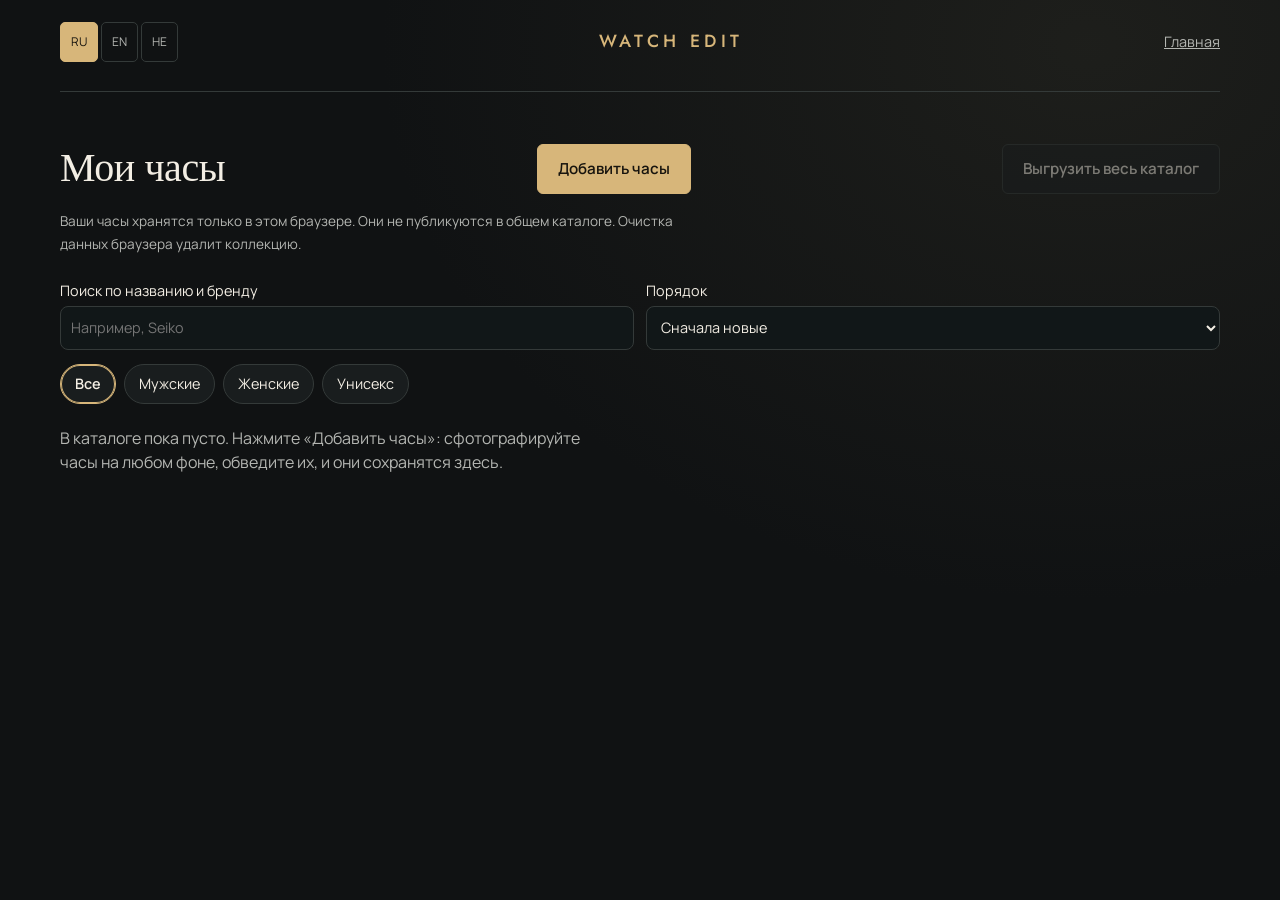
==== cabinet.html @ 91a00b9c "Expand fitting preview with overlay controls and subtle bracelet reflections" ====
<!doctype html>
<html lang="ru">
<head>
<meta charset="utf-8">
<meta name="viewport" content="width=device-width,initial-scale=1">
<title>WATCH EDIT — мои часы</title><link rel="icon" href="data:image/svg+xml,%3Csvg xmlns=%27http://www.w3.org/2000/svg%27 viewBox=%270 0 64 64%27%3E%3Crect x=%2222%22 y=%222%22 width=%2220%22 height=%2260%22 rx=%224%22 fill=%22%2356696F%22/%3E%3Ccircle cx=%2232%22 cy=%2232%22 r=%2218%22 fill=%22%23E0AE5E%22/%3E%3Ccircle cx=%2232%22 cy=%2232%22 r=%2213%22 fill=%22%2310262E%22/%3E%3Cpath d=%22M32 24v8l6 4%22 stroke=%22%23E0AE5E%22 stroke-width=%223%22 fill=%22none%22 stroke-linecap=%22round%22/%3E%3C/svg%3E"><meta name="description" content="Ваши собственные часы: сфотографируйте их и примерьте на руке. Фото хранятся только в вашем браузере.">
<link rel="preconnect" href="https://fonts.googleapis.com">
<link rel="preconnect" href="https://fonts.gstatic.com" crossorigin>
<link rel="stylesheet" href="https://fonts.googleapis.com/css2?family=Jost:wght@400;500;600&family=Manrope:wght@400;500;600;700&family=IBM+Plex+Mono:wght@400;500&display=swap">
<style>
/* Layout: toolbar, responsive card grid, editor and try-on as separate screens. */
:root{
  --bg:#E8ECEE; --surface:#F5F7F8; --ink:#10262E; --muted:#56696F; --line:#C6CFD3;
  --accent:#8F5F14; --accent-ink:#FFFFFF; --focus:#1E6F8C; --track:#D3DADD;
  --f-display:'Jost','Futura','Century Gothic',system-ui,sans-serif;
  --f-body:'Manrope',system-ui,-apple-system,'Segoe UI',Roboto,sans-serif;
  --f-mono:'IBM Plex Mono',ui-monospace,Menlo,Consolas,monospace;
}
@media (prefers-color-scheme: dark){
  :root:not([data-theme="light"]){
    --bg:#0B171C; --surface:#12232A; --ink:#E7EEF0; --muted:#8CA1A9; --line:#25393F;
    --accent:#E0AE5E; --accent-ink:#1A1204; --focus:#6FC3DE; --track:#223840; color-scheme:dark;
  }
}
:root[data-theme="dark"]{
  --bg:#0B171C; --surface:#12232A; --ink:#E7EEF0; --muted:#8CA1A9; --line:#25393F;
  --accent:#E0AE5E; --accent-ink:#1A1204; --focus:#6FC3DE; --track:#223840; color-scheme:dark;
}
*{box-sizing:border-box}
html,body{min-height:100%}
body{background:var(--bg);color:var(--ink);font-family:var(--f-body);font-size:16px;line-height:1.5;padding-inline:16px;padding-block:8px 48px;-webkit-text-size-adjust:100%}
h1,h2,h3{font-family:var(--f-display);font-weight:500;margin:0;text-wrap:balance;letter-spacing:-.01em}
p{margin:0}
button{font:inherit;color:inherit}
.wrap{max-width:960px;margin-inline:auto}
.narrow{max-width:620px}
.mono{font-family:var(--f-mono);font-size:.78rem;letter-spacing:.02em;color:var(--muted);font-variant-numeric:tabular-nums}
.topbar{display:flex;align-items:center;justify-content:space-between;gap:12px;padding-block:10px 18px}
.brand{font-family:var(--f-display);font-weight:500;font-size:.82rem;letter-spacing:.2em;text-transform:uppercase}
.link{background:none;border:0;padding:8px 0;color:var(--muted);cursor:pointer;text-decoration:underline;text-underline-offset:3px;font-size:.9rem}
.link:hover{color:var(--ink)}
:focus-visible{outline:2px solid var(--focus);outline-offset:2px}

.btn{display:inline-flex;align-items:center;justify-content:center;gap:8px;min-height:48px;padding:10px 20px;border:1px solid var(--line);border-radius:8px;background:var(--surface);color:var(--ink);cursor:pointer;font-weight:600;font-size:.95rem}
.btn:hover{border-color:var(--muted)}
.btn-primary{background:var(--accent);border-color:var(--accent);color:var(--accent-ink)}
.btn-primary:hover{filter:brightness(1.06);border-color:var(--accent)}

/* Intro */
.hero h1{font-size:clamp(2.1rem,8vw,3.6rem);line-height:1.04;margin-bottom:16px}
.hero p.lead{font-size:1.06rem;color:var(--muted);max-width:46ch;margin-bottom:24px}
.trio{display:grid;grid-template-columns:repeat(3,1fr);gap:8px;margin-block:8px 28px;max-width:560px}
.trio figure{margin:0;display:flex;flex-direction:column;gap:4px;min-width:0}
.trio svg{width:100%;height:auto;display:block}
.trio figcaption{display:flex;justify-content:space-between;gap:6px;border-top:1px solid var(--line);padding-top:6px}
.cta-row{display:flex;flex-wrap:wrap;align-items:center;gap:12px}
.cta-row .btn{flex:1 1 180px;max-width:260px}
.cta-note{margin-top:14px;max-width:46ch}
.picker-empty{font-size:.9rem;color:var(--muted);padding:10px 2px}

/* Quiz */
.ticks{display:flex;gap:4px;align-items:flex-end;height:22px;margin-bottom:10px}
.ticks i{flex:1;height:10px;background:var(--track);border-radius:1px;transition:height .2s,background .2s}
.ticks i.done{background:var(--accent)}
.ticks i.now{height:22px;background:var(--accent)}
.qhead{display:flex;justify-content:space-between;align-items:baseline;margin-bottom:18px}
.q-title{font-size:clamp(1.55rem,5.5vw,2.1rem);line-height:1.12;margin-bottom:20px}
.opts{display:flex;flex-direction:column;gap:10px}
.opt{display:flex;flex-direction:column;align-items:flex-start;gap:2px;width:100%;text-align:left;padding:14px 16px;min-height:58px;background:var(--surface);border:1px solid var(--line);border-radius:8px;cursor:pointer;transition:border-color .15s,box-shadow .15s}
.opt:hover{border-color:var(--muted)}
.opt .l{font-weight:600}
.opt .s{font-size:.85rem;color:var(--muted)}
.opt.sel{border-color:var(--accent);box-shadow:inset 0 0 0 1px var(--accent)}
.qfoot{margin-top:14px;min-height:40px}
.fade{animation:fade .25s ease both}
@keyframes fade{from{opacity:0;transform:translateY(6px)}to{opacity:1;transform:none}}

/* Results */
.res-head{margin-bottom:18px}
.res-head h2{font-size:clamp(1.8rem,6vw,2.6rem);line-height:1.08;margin-bottom:6px}
.top{display:grid;grid-template-columns:1fr;gap:18px;background:var(--surface);border:1px solid var(--line);border-radius:10px;padding:16px}
.top .pic{max-width:260px;width:100%;margin-inline:auto;min-width:0}
.top .pic svg,.mini .pic svg{width:100%;height:auto;display:block}
.top .info{min-width:0;display:flex;flex-direction:column;gap:12px}
.rank{display:flex;align-items:baseline;gap:10px}
.pct{font-family:var(--f-mono);font-size:2.2rem;font-weight:500;color:var(--accent);line-height:1;font-variant-numeric:tabular-nums}
.name{font-family:var(--f-display);font-size:1.7rem;font-weight:500;line-height:1.1}
.blurb{color:var(--muted)}
.chips{display:flex;flex-wrap:wrap;gap:6px}
.chip{font-size:.8rem;padding:4px 10px;border:1px solid var(--line);border-radius:999px;background:var(--bg)}
.specs{display:grid;grid-template-columns:auto 1fr;gap:4px 14px;margin:0;font-size:.9rem}
.specs dt{color:var(--muted)}
.specs dd{margin:0;font-weight:600;min-width:0}
.sub{font-family:var(--f-display);font-weight:500;font-size:1.2rem;margin-block:28px 12px}
.minis{display:grid;grid-template-columns:1fr;gap:12px}
.mini{display:grid;grid-template-columns:96px 1fr;gap:14px;align-items:center;background:var(--surface);border:1px solid var(--line);border-radius:10px;padding:12px}
.mini .pic{min-width:0}
.mini .body{min-width:0;display:flex;flex-direction:column;gap:6px;align-items:flex-start}
.mini .name{font-size:1.2rem}
.duo{display:grid;grid-template-columns:1fr;gap:4px 28px}
.scale{padding-top:6px}
.track{position:relative;height:10px;border-radius:5px;background:linear-gradient(90deg,var(--track),var(--line));margin-block:10px 8px}
.track .band{position:absolute;top:-4px;bottom:-4px;border-radius:7px;background:color-mix(in srgb,var(--accent) 28%,transparent);border:1px solid var(--accent)}
.track .dot{position:absolute;top:50%;width:18px;height:18px;margin:-9px 0 0 -9px;border-radius:50%;background:var(--ink);border:3px solid var(--bg)}
.ends{display:flex;justify-content:space-between;gap:8px;margin-bottom:8px}
.cal{list-style:none;margin:0;padding:0;display:flex;flex-direction:column;gap:6px}
.cal li{display:flex;justify-content:space-between;align-items:center;gap:10px;padding:9px 12px;border:1px solid var(--line);border-radius:8px;background:var(--surface);border-left-width:4px}
.cal li.ok{border-left-color:#2f8a57}
.cal li.mid{border-left-color:#c18a1e}
.cal li.no{border-left-color:#b5483d}
.fit{font-size:.9rem;min-height:1.4em}
.ctl.wr{grid-template-columns:150px 1fr}
.ctl.wr input[type=text],.ctl.wr input{min-height:40px;padding:6px 10px;border:1px solid var(--line);border-radius:8px;background:var(--surface);color:var(--ink);font:inherit;width:100%;min-width:0}
@media (min-width:720px){.duo{grid-template-columns:1fr 1fr}}
.tech{margin-top:2px;border-top:1px solid var(--line);padding-top:8px}
.tech summary{cursor:pointer;font-weight:600;font-size:.9rem;padding-block:4px}
.tech .specs{margin-block:8px}
.src{font-size:.82rem;color:var(--muted);overflow-wrap:anywhere}
.note{font-size:.8rem;color:var(--muted);margin-top:18px;max-width:70ch}
.cut-title{font-size:1.6rem;margin-block:4px 6px}
.cut-grid{display:grid;grid-template-columns:1fr;gap:16px;margin-block:14px}
.cut-grid canvas{width:100%;height:auto;max-width:520px;display:block;border:1px solid var(--line);border-radius:10px;touch-action:none;background:var(--surface)}
.cut-grid canvas#cp{background-color:#e9ecee;background-image:linear-gradient(45deg,#cfd5d8 25%,transparent 25%,transparent 75%,#cfd5d8 75%),linear-gradient(45deg,#cfd5d8 25%,transparent 25%,transparent 75%,#cfd5d8 75%);background-size:20px 20px;background-position:0 0,10px 10px}
.cut-ctl{display:flex;flex-direction:column;gap:12px;max-width:520px}
.chk-row{display:flex;align-items:center;gap:10px;font-size:.9rem}
.pick img{width:100%;height:56px;object-fit:contain;display:block}
@media (min-width:720px){.cut-grid{grid-template-columns:1fr 1fr}}
.cat-head{display:flex;flex-wrap:wrap;align-items:center;justify-content:space-between;gap:12px;margin-block:4px 6px}
.cat-grid{display:grid;grid-template-columns:repeat(auto-fill,minmax(210px,1fr));gap:14px;margin-top:14px}
.cat-card{display:flex;flex-direction:column;min-width:0;background:var(--surface);border:1px solid var(--line);border-radius:10px;overflow:hidden}
.cat-pic{aspect-ratio:1/1;background:var(--track);line-height:0}
.cat-pic img{width:100%;height:100%;object-fit:cover;display:block}
.cat-info{display:flex;flex-direction:column;gap:10px;padding:12px;min-width:0}
.cat-info .name{font-size:1.15rem;overflow-wrap:anywhere}
.cat-info .btn{flex:1 1 90px;min-height:44px;padding-inline:12px}
.empty{grid-column:1/-1;color:var(--muted);max-width:52ch;padding-block:8px}
.again{margin-top:22px}
.multi-hint{margin:-10px 0 14px}
.next-row{margin-top:16px}
.btn:disabled{opacity:.45;cursor:default}
.specs dd{font-weight:500}

/* Try-on */
.back{margin-bottom:6px}
.try-grid{display:grid;grid-template-columns:1fr;gap:18px}
.stage{position:relative;width:100%;max-width:480px;margin-inline:auto;border-radius:10px;overflow:hidden;border:1px solid var(--line);background:#cfd6d9;line-height:0}
.stage canvas{width:100%;height:auto;aspect-ratio:3/4;display:block;touch-action:none;cursor:grab}
.stage canvas:active{cursor:grabbing}
.badge{position:absolute;left:10px;top:10px;line-height:1.2;background:rgba(16,38,46,.78);color:#fff;font-family:var(--f-mono);font-size:.72rem;padding:5px 9px;border-radius:4px;letter-spacing:.04em}
.panel{min-width:0;display:flex;flex-direction:column;gap:14px}
.panel h2{font-size:1.7rem;line-height:1.1}
.picker{display:flex;gap:8px;overflow-x:auto;padding-bottom:6px;margin-inline:-2px;padding-inline:2px;scroll-snap-type:x proximity}
.pick{flex:0 0 76px;scroll-snap-align:start;background:var(--surface);border:1px solid var(--line);border-radius:8px;padding:6px 4px 6px;cursor:pointer;display:flex;flex-direction:column;align-items:center;gap:2px}
.pick svg{width:100%;height:auto;display:block}
.pick span{font-size:.68rem;line-height:1.15;text-align:center;color:var(--muted);max-width:100%;overflow-wrap:anywhere}
.pick[aria-selected="true"]{border-color:var(--accent);box-shadow:inset 0 0 0 1px var(--accent)}
.pick[aria-selected="true"] span{color:var(--ink);font-weight:600}
.photo-actions,.row{display:flex;flex-wrap:wrap;gap:10px}
.photo-actions .btn{flex:1 1 150px}
.ctl{display:grid;grid-template-columns:84px 1fr 52px;align-items:center;gap:10px;font-size:.9rem}
.ctl output{font-family:var(--f-mono);font-size:.78rem;color:var(--muted);text-align:right}
.ctl input[type=range]{width:100%;accent-color:var(--accent);min-width:0}
.hint{font-size:.85rem;color:var(--muted)}
.toast{position:fixed;left:16px;right:16px;bottom:calc(16px + env(safe-area-inset-bottom,0px));max-width:420px;margin-inline:auto;background:var(--ink);color:var(--bg);padding:10px 14px;border-radius:8px;font-size:.9rem;opacity:0;pointer-events:none;transform:translateY(8px);transition:opacity .2s,transform .2s}
.toast.on{opacity:1;transform:none}

@media (min-width:720px){
  .top{grid-template-columns:240px 1fr;padding:22px;gap:28px}
  .minis{grid-template-columns:1fr 1fr}
  .try-grid{grid-template-columns:minmax(0,440px) minmax(0,1fr);gap:32px;align-items:start}
  .stage{margin-inline:0}
}
@media (prefers-reduced-motion:reduce){
  .fade{animation:none}
  .ticks i,.opt,.toast{transition:none}
}

.fchips{display:flex;flex-wrap:wrap;gap:8px;margin-block:14px 4px}
.fchip{min-height:40px;padding:6px 14px;border:1px solid var(--line);border-radius:999px;background:var(--surface);cursor:pointer;font-size:.9rem}
.fchip[aria-pressed="true"]{border-color:var(--accent);box-shadow:inset 0 0 0 1px var(--accent);font-weight:600}
.form-grid{display:grid;grid-template-columns:1fr;gap:12px;max-width:520px}
.fld{display:flex;flex-direction:column;gap:4px;min-width:0;font-size:.9rem}
.fld input,.fld select{min-height:44px;padding:8px 10px;border:1px solid var(--line);border-radius:8px;background:var(--surface);color:var(--ink);font:inherit;width:100%;min-width:0}
.fld-row{display:grid;grid-template-columns:1fr 1fr;gap:12px}
.cat-meta{font-size:.85rem;color:var(--muted);display:flex;flex-wrap:wrap;gap:4px 10px}
.price{font-family:var(--f-mono);font-size:.9rem}
.cat-link{font-size:.85rem;color:var(--muted)}
.toplink{font-size:.9rem;color:var(--muted)}
.cat-count{font-family:var(--f-mono);font-size:.8rem;color:var(--muted)}
[hidden]{display:none !important}

:root,:root:not([data-theme="light"]),:root[data-theme="dark"]{--bg:#101213;--surface:#191d1e;--ink:#f3eee4;--muted:#b4b6b2;--line:#343a39;--accent:#d7b67a;--accent-ink:#17140e;--focus:#e6c994;--track:#272e2d;color-scheme:dark}
body{margin:0;background:radial-gradient(ellipse at 85% 5%,#34332960,transparent 46%),var(--bg);padding:0 24px 56px;overflow-wrap:break-word}
.wrap{max-width:1160px}.topbar{min-height:92px;border-bottom:1px solid var(--line);margin-bottom:42px;flex-wrap:wrap}.brand{font-size:1.1rem;letter-spacing:.25em;color:var(--accent)}
a{color:var(--accent)}.link,.toplink{color:var(--muted)}.btn{border-radius:6px;min-height:50px;transition:background .2s,transform .2s}.btn:hover{transform:translateY(-1px)}.btn-primary{background:var(--accent);color:var(--accent-ink)}
.site-nav{display:flex;gap:8px;flex-wrap:wrap}.site-nav a{text-decoration:none;padding:10px 14px;border-radius:6px;font-size:.88rem;min-height:44px;display:flex;align-items:center}.site-nav a[aria-current="page"]{background:var(--accent);color:var(--accent-ink)}
.hero.narrow{max-width:none;display:grid;grid-template-columns:1.1fr 1fr;gap:24px 56px;align-items:center;padding:24px 0 48px}.hero-copy{max-width:650px}.eyebrow{font-family:var(--f-mono);font-size:.75rem;letter-spacing:.15em;color:var(--accent);margin-bottom:24px}.hero h1{font-family:Georgia,'Times New Roman',serif;font-size:clamp(2.8rem,5.7vw,5.2rem);font-weight:400;line-height:1.04;letter-spacing:-.04em;margin-bottom:24px}.hero p.lead{font-size:1.02rem;line-height:1.8;max-width:48ch}.hero-art{position:relative;background:radial-gradient(ellipse,#5a59443b,transparent 70%),linear-gradient(145deg,#252a27,#151918);border:1px solid #4b4b3b;border-radius:180px 180px 12px 12px;padding:42px 20px 26px;min-width:0}.hero-art:before{content:'THE WATCH EDIT';display:block;text-align:center;font-size:.65rem;letter-spacing:.28em;color:var(--accent);margin:10px 0 16px}.trio{max-width:none;margin:0;gap:10px;align-items:center}.trio figure:nth-child(2){transform:translateY(-12px)}.trio figcaption{justify-content:center;font-size:.66rem;white-space:nowrap}.hero-art .art-note{text-align:center;font-size:.72rem;color:var(--muted);margin-top:22px;line-height:1.6}.feature-strip{display:grid;grid-template-columns:repeat(3,1fr);border-block:1px solid var(--line);padding:24px 0;gap:30px;margin-bottom:38px}.feature-strip strong{display:block;font-size:.95rem;margin-bottom:6px}.feature-strip p{font-size:.82rem;color:var(--muted);line-height:1.7}.feature-strip span{font-family:var(--f-mono);color:var(--accent);font-size:.68rem;display:block;margin-bottom:12px}.site-foot{border-top:1px solid var(--line);padding-top:20px;margin-top:44px;display:flex;justify-content:space-between;gap:20px;color:var(--muted);font-size:.75rem}.narrow{max-width:680px;margin-inline:auto}.q-title{font-size:2rem}.opt{padding:17px 20px}.top,.mini{border-radius:14px}.cat-grid{grid-template-columns:repeat(auto-fill,minmax(245px,1fr));gap:24px}.cat-card{border-radius:12px}.cat-pic{background:radial-gradient(ellipse,#495044,#202624);padding:22px}.cat-pic img{object-fit:contain;border-radius:4px}.cat-info{padding:20px;gap:14px}.cat-info .name{font-size:1.4rem}.price{color:var(--accent);font-size:1.1rem}.cut-title{font-family:Georgia,serif;font-size:2.5rem;font-weight:400}.fld input,.fld select{background:#111718}.hint{line-height:1.7}.catalog-intro{max-width:620px;margin-bottom:24px}.catalog-tools{display:flex;gap:12px;flex-wrap:wrap;margin:24px 0 10px}.catalog-tools .fld{flex:1 1 220px}.catalog-tools select{max-width:100%}#catalogFrame{width:100%;border:0;display:block;min-height:680px;background:transparent}body[data-embed="true"]{overflow-x:hidden;padding:0 0 24px;background:var(--bg)}body[data-embed="true"] .topbar{display:none}body[data-embed="true"] .wrap{max-width:none}body[data-embed="true"] .site-foot{display:none}
@media(max-width:720px){body{padding-inline:18px}.topbar{min-height:86px;margin-bottom:28px;gap:14px;padding-block:18px}.brand{font-size:.9rem}.site-nav{gap:3px;width:100%;justify-content:space-between}.site-nav a{font-size:.78rem;padding:9px 10px}.hero.narrow{grid-template-columns:1fr;gap:30px;padding-top:0}.hero h1{font-size:3.25rem}.hero-art{max-width:440px;width:100%;margin-inline:auto;padding-top:28px}.hero p.lead{font-size:.94rem}.feature-strip{gap:16px;padding-block:20px}.feature-strip strong{font-size:.8rem}.feature-strip p{font-size:.74rem}.cat-grid{grid-template-columns:repeat(2,minmax(0,1fr));gap:12px}.cat-info{padding:12px;gap:10px}.cat-info .name{font-size:1.08rem}.cat-pic{padding:10px}.cat-info .row{gap:6px}.cat-info .btn{font-size:.85rem;padding-inline:8px}.ctl{grid-template-columns:76px 1fr 42px;gap:7px}.site-foot{flex-direction:column;gap:8px}.hero .cta-row .btn{max-width:none} }
@media(max-width:360px){.cat-grid{grid-template-columns:1fr}.hero h1{font-size:2.7rem}.feature-strip{grid-template-columns:1fr}}
@media(prefers-reduced-motion:reduce){.btn{transition:none}.btn:hover{transform:none}}

.language-picker{display:inline-flex;gap:3px;align-items:center;direction:ltr}.language-picker button{background:transparent;border:1px solid var(--line);border-radius:5px;color:var(--muted);font:inherit;font-size:.75rem;min-height:40px;padding:7px 10px;cursor:pointer}.language-picker button[aria-pressed="true"]{background:var(--accent);color:var(--accent-ink);border-color:var(--accent)}[dir="rtl"] .opt{text-align:right;align-items:flex-start}[dir="rtl"] .cal li{border-left-width:1px;border-right-width:4px}[dir="rtl"] .ctl output{text-align:left}[dir="rtl"] .hero h1{font-family:var(--f-display);letter-spacing:-.015em}[dir="rtl"] .track{direction:ltr}[dir="rtl"] .brand{direction:ltr}[dir="rtl"] .badge{left:auto;right:10px}.cat-pic img{object-fit:contain}.form-note{padding:14px;border:1px solid var(--line);border-radius:8px;margin-bottom:20px;color:var(--muted);font-size:.85rem}body[data-embed="true"] .language-picker{display:none}
.photo-fit{border:1px solid var(--line);border-radius:10px;padding:14px}.photo-fit summary{cursor:pointer;font-weight:600}.photo-fit .ctl{margin-block:12px}.photo-fit .hint{margin-block:10px}

/* Shared fitting workspace: preserve the canvas aspect ratio for accurate gestures. */
.try-grid{grid-template-columns:1fr;gap:24px}.stage{max-width:760px;border-radius:16px}.stage canvas{width:100%;height:auto;max-height:none;aspect-ratio:3/4}
@media(min-width:900px){.try-grid{grid-template-columns:minmax(0,1.65fr) minmax(300px,1fr);align-items:start}.stage{position:sticky;top:12px}}
@media(max-width:719px){.stage{width:100%;max-width:none}.ctl{grid-template-columns:100px 1fr 44px}.panel{gap:18px}}
dialog{width:min(94vw,640px);max-height:85dvh;overflow:auto;background:var(--surface);color:var(--ink);border:1px solid var(--line);border-radius:14px;padding:20px}dialog::backdrop{background:#000a}dialog h2{margin-bottom:12px}dialog .row{margin-top:16px}.view-list{display:grid;grid-template-columns:repeat(3,minmax(0,1fr));gap:10px;margin-block:16px}.view-card{min-width:0;border:1px solid var(--line);border-radius:8px;padding:8px}.view-card img{width:100%;height:100px;object-fit:contain}.view-card .btn{width:100%;min-height:40px;padding:6px;font-size:.8rem}.view-card p{font-size:.8rem}.watch-switch{display:grid;grid-template-columns:auto minmax(0,1fr) auto;gap:8px;align-items:end}.watch-switch .btn{font-size:.8rem;padding-inline:8px;min-height:44px}.watch-switch .fld{font-size:.8rem}.watch-switch select{min-height:44px;max-width:100%}</style>
<script src="watch-fit.js?v=20261014f"></script>
<script src="wrist.js?v=20261014a" defer></script>
<script src="locale.js?v=20261014p" defer></script>
<script src="watch-real.js?v=20261014q" defer></script><link rel="stylesheet" href="fitting-workspace.css?v=20261014q"><script src="fitting-workspace.js?v=20261014q" defer></script><script src="watch-info-ocr.js?v=20261014m" defer></script></head>
<body>

<div class="wrap">
  <header class="topbar"><div class="language-picker" role="group" aria-label="Language"><button type="button" data-lang="ru">RU</button><button type="button" data-lang="en">EN</button><button type="button" data-lang="he">HE</button></div>
    <a class="brand" href="./" style="text-decoration:none">WATCH EDIT</a>
    <a class="toplink" href="./">Главная</a>
  </header>

  <main>
    <section id="v-cat">
      <div class="cat-head">
        <h1 class="cut-title">Мои часы</h1>
        <button class="btn btn-primary" id="btnCatAdd" type="button" hidden>Добавить часы</button><button class="btn" id="btnExportCollection" type="button">Выгрузить весь каталог</button>
      </div>
      <p class="hint catalog-intro">Ваши часы хранятся только в этом браузере. Они не публикуются в общем каталоге. Очистка данных браузера удалит коллекцию.</p><div class="catalog-tools"><div class="fld"><label for="catSearch">Поиск по названию и бренду</label><input id="catSearch" type="search" placeholder="Например, Seiko"></div><div class="fld"><label for="catSort">Порядок</label><select id="catSort"><option value="new">Сначала новые</option><option value="name">По названию</option><option value="brand">По бренду</option></select></div></div><p class="hint" id="catStatus" role="status">Загружаю каталог…</p>
      <div class="fchips" id="fchips" role="group" aria-label="Фильтр по аудитории">
        <button class="fchip" type="button" data-f="all" aria-pressed="true">Все</button>
        <button class="fchip" type="button" data-f="m" aria-pressed="false">Мужские</button>
        <button class="fchip" type="button" data-f="f" aria-pressed="false">Женские</button>
        <button class="fchip" type="button" data-f="u" aria-pressed="false">Унисекс</button>
      </div>
      <p class="cat-count" id="catCount"></p>
      <div class="cat-grid" id="catBody"></div>
      <input id="fileCut" type="file" accept="image/*" hidden>
    </section>

    <section id="v-edit" hidden>
      <button class="link back" id="btnCutBack" type="button">← К каталогу</button>
      <h2 class="cut-title">Новые часы</h2>
      <p class="hint">Белый фон удаляется автоматически. Проверьте результат перед сохранением. На сложном фоне можно уточнить рамку и допуск.</p>
      <div class="cut-grid">
        <div><p class="mono">1. ОБВЕДИТЕ ЧАСЫ</p><canvas id="cc" width="300" height="300" aria-label="Фото часов с рамкой"></canvas></div>
        <div><p class="mono">2. РЕЗУЛЬТАТ</p><canvas id="cp" class="chk" width="800" height="800" aria-label="Вырезанные часы"></canvas></div>
      </div>
      <div class="cut-ctl">
        <div class="ctl"><label for="rngTol">Допуск фона</label><input id="rngTol" type="range" min="10" max="140" value="45"><output id="outTol">45</output></div>
        <label class="chk-row"><input id="chkRound" type="checkbox"> Оставить только круг (если фон пёстрый)</label>
        <p class="fit" id="cutNote"></p>
        <div id="existingViews" class="view-list"></div><div class="form-grid"><button class="btn" id="readWatchInfo" type="button">Заполнить из скриншота</button><input id="fileWatchInfo" type="file" accept="image/*" hidden><p class="hint" id="watchInfoStatus" role="status" aria-live="polite">Добавьте скриншот магазина с брендом, моделью и ценой.</p><label class="fld" id="extraRole" hidden>Ракурс<select id="selViewRole"><option value="angle">Под углом</option><option value="side">Сбоку</option><option value="front">Спереди</option></select></label>
          <div class="fld"><label for="inName">Название</label><input id="inName" type="text" maxlength="60" placeholder="Например, Seiko 5 Sports"></div>
          <div class="fld-row">
            <div class="fld"><label for="inBrand">Бренд</label><input id="inBrand" type="text" maxlength="40"></div>
            <div class="fld"><label for="inPrice">Цена</label><input id="inPrice" type="text" maxlength="30" placeholder="например, 295 $"></div>
          </div>
          <div class="fld-row">
            <div class="fld"><label for="selGender">Для кого</label><select id="selGender"><option value="u">Унисекс</option><option value="m">Мужские</option><option value="f">Женские</option></select></div>
            <div class="fld"><label for="selStyle">Стиль</label><select id="selStyle"><option value="dress">Классика</option><option value="casual">Повседневные</option><option value="sport">Спорт</option><option value="minimal">Минимализм</option><option value="vintage">Ретро</option><option value="smart">Умные часы</option></select></div>
          </div>
          <div class="fld"><label for="inLink">Ссылка на страницу товара</label><input id="inLink" type="url" inputmode="url" maxlength="300" placeholder="https://"></div>
        </div>
        <div class="row">
          <button class="btn" id="btnCutAll" type="button">Весь кадр</button>
          <button class="btn btn-primary" id="btnCutSave" type="button" disabled>Сохранить в каталог</button>
        </div>
      </div>
    </section>

<section id="v-try" hidden>
      <button class="link back" id="btnToCat" type="button">← К каталогу</button>
      <div class="try-grid">
        <div class="stage">
          <canvas id="cv" width="1800" height="2400" aria-label="Примерка часов на руке"></canvas>
          <video id="vid" playsinline muted style="display:none"></video>
          <span class="badge" id="demoBadge">ДЕМО-РУКА</span>
        </div>
        <div class="panel">
          <div>
            <h2 id="tryName"></h2>
            <p class="mono" id="tryMeta"></p>
          </div>
          <div class="picker" id="viewPicker" role="group" aria-label="Ракурсы часов"></div><div class="watch-switch"><button class="btn" id="previousWatch" type="button">Предыдущие</button><label class="fld">Выбрать часы<select id="chooseWatch" aria-label="Выбрать часы"></select></label><button class="btn" id="nextWatch" type="button">Следующие</button></div><p class="mono" id="watchPosition" aria-live="polite"></p><div class="picker" id="picker" role="listbox" aria-label="Часы из каталога"></div>
          <div class="photo-actions">
            <button class="btn btn-primary" id="btnLive" type="button">Живая камера</button>
            <button class="btn btn-primary" id="btnShot" type="button" hidden>Снять кадр</button>
            <button class="btn" id="btnFlip" type="button" hidden>Сменить камеру</button>
            <button class="btn" id="btnCam" type="button">Сфотографировать</button>
            <button class="btn" id="btnGal" type="button">Выбрать фото</button>
          </div>
          <input id="fileCam" type="file" accept="image/*" capture="environment" hidden>
          <input id="fileGal" type="file" accept="image/*" hidden>
          <div class="row"><button class="btn btn-primary" id="modeWatch" type="button" aria-pressed="true">Часы</button><button class="btn" id="modeScene" type="button" aria-pressed="false">Рука + часы</button><button class="btn" id="toggleWatch" type="button" aria-pressed="false">Скрыть часы</button></div>
<div class="ctl"><label for="sceneScale">Масштаб фото</label><input id="sceneScale" type="range" min="25" max="400" value="100"><output id="sceneScaleOut">1.0×</output></div>
<div class="ctl"><label for="sceneRot">Поворот фото</label><input id="sceneRot" type="range" min="-180" max="180" value="0"><output id="sceneRotOut">0°</output></div>
<button class="btn" id="resetScene" type="button">Сбросить фото</button>
<p class="hint">Выберите режим: один палец перемещает, два — приближают и поворачивают. В режиме «Рука + часы» часы остаются на запястье.</p>
<div class="row"><button class="btn btn-primary" id="autoFit" type="button">Автоматическая посадка</button><button class="btn" id="markWrist" type="button">Указать запястье</button></div><p class="hint" id="autoFitStatus" role="status" aria-live="polite">Загрузите фото руки без часов. Посадка подберётся автоматически.</p><div class="ctl"><label for="fitBandwidth">Ширина браслета</label><input id="fitBandwidth" type="range" min="55" max="145" value="100"><output id="fitBandwidthOut">100%</output></div><div class="ctl"><label for="fitBandlength">Длина браслета</label><input id="fitBandlength" type="range" min="50" max="150" value="100"><output id="fitBandlengthOut">100%</output></div><details class="photo-fit"><summary>Точная настройка</summary>
<p class="hint">Загрузите фото своей руки без часов. Сначала подгоните часы в режиме «Часы», затем выберите «Рука + часы» для совместного поворота и приближения.</p>
<div class="ctl"><label for="fitWidth">Ширина часов</label><input id="fitWidth" type="range" min="55" max="130" value="100"><output id="fitWidthOut">100%</output></div>
<div class="ctl"><label for="fitSlant">Наклон часов</label><input id="fitSlant" type="range" min="-35" max="35" value="0"><output id="fitSlantOut">0°</output></div>
<div class="ctl"><label for="fitCurve">Изгиб браслета</label><input id="fitCurve" type="range" min="0" max="80" value="40"><output id="fitCurveOut">40%</output></div>
<div class="ctl"><label for="fitShadow">Тень на руке</label><input id="fitShadow" type="range" min="0" max="70" value="25"><output id="fitShadowOut">25%</output></div>
<button class="btn" id="fitReset" type="button">Сбросить посадку</button>
<p class="hint">Поворот общей фотографии сохраняет положение часов на руке. Это фотографическая примерка; вид сбоку не создаётся автоматически.</p></details>
<div class="ctl"><label for="rngScale">Размер</label><input id="rngScale" type="range" min="40" max="320" value="150"><output id="outScale">1.5×</output></div>
          <div class="ctl"><label for="rngRot">Поворот</label><input id="rngRot" type="range" min="-180" max="180" value="0"><output id="outRot">0°</output></div>
          <div class="row">
            <button class="btn" id="btnReset" type="button">Сбросить положение</button>
            <button class="btn" id="btnSave" type="button">Сохранить снимок</button>
          </div>
          <p class="hint">Перетащите часы на запястье. Двумя пальцами можно менять размер и поворот.</p>
        </div>
      </div>
    </section>
  </main>
  <div class="toast" id="toast" role="status" aria-live="polite"></div>
</div>
<dialog id="viewManager"><h2>Ракурсы часов</h2><p id="viewCount"></p><div id="viewList" class="view-list"></div><div class="row"><button class="btn btn-primary" id="addManagedView" type="button">Добавить ракурс</button><button class="btn" id="closeViewManager" type="button">Закрыть</button></div></dialog>
<dialog id="infoManager"><h2>Данные часов</h2><p class="hint" id="cardInfoStatus" role="status"></p><div class="form-grid"><label class="fld">Название / модель<input id="cardInfoName" maxlength="60"></label><label class="fld">Бренд<input id="cardInfoBrand" maxlength="40"></label><label class="fld">Цена<input id="cardInfoPrice" maxlength="30"></label></div><input id="fileCardInfo" type="file" accept="image/*" hidden><div class="row"><button class="btn" id="chooseCardInfo" type="button">Считать скриншот</button><button class="btn btn-primary" id="saveCardInfo" type="button">Сохранить данные</button><button class="btn" id="closeInfoManager" type="button">Закрыть</button></div></dialog><script>
(function(){
'use strict';
var $=function(s){return document.querySelector(s);};
function esc(s){ return String(s).replace(/[&<>"]/g,function(c){return {'&':'&amp;','<':'&lt;','>':'&gt;','"':'&quot;'}[c];}); }
var S={view:'cat',filter:'all',photo:null,pick:null,tx:{x:450,y:690,s:1.5,r:0}};
var V={cat:$('#v-cat'),edit:$('#v-edit'),tryon:$('#v-try')};
var GEN_N={m:'Мужские',f:'Женские',u:'Унисекс'};
var STYLE_N={dress:'классика',casual:'повседневные',sport:'спорт',minimal:'минимализм',vintage:'ретро',smart:'умные часы'};
function show(name){
  S.view=name; if(name!=='tryon'){stopLive();if(fitting)fitting.hide();}
  Object.keys(V).forEach(function(k){ V[k].hidden=(k!==name); });
  window.scrollTo(0,0);
}
function toast(msg){
  var t=$('#toast'); t.textContent=msg; t.classList.add('on');
  clearTimeout(toast._t); toast._t=setTimeout(function(){ t.classList.remove('on'); },2800);
}

/* ---------- Хранилище каталога ---------- */
var Store={mode:'none',canWrite:false,items:[],ready:false,be:null,error:false};
function blobOf(canvas,type,q){
  return new Promise(function(res,rej){
    try{ canvas.toBlob(function(b){ if(b) res(b); else rej({code:'blob'}); },type,q); }catch(e){ rej(e); }
  });
}
function scaled(srcImg,w,h,max,transparent){
  var k=Math.min(1,max/Math.max(w,h)), c=document.createElement('canvas');
  c.width=Math.max(1,Math.round(w*k)); c.height=Math.max(1,Math.round(h*k));
  var x=c.getContext('2d'); x.imageSmoothingQuality='high'; if(!transparent){x.fillStyle='#ffffff'; x.fillRect(0,0,c.width,c.height);} x.drawImage(srcImg,0,0,c.width,c.height);
  return c;
}
var FIELDS=['name','brand','price','gender','style','link'];
function pickFields(v){ var o={}; FIELDS.forEach(function(k){ o[k]=(v&&typeof v[k]==='string')?v[k]:''; }); if(!GEN_N[o.gender]) o.gender='u'; return o; }

function localBackend(){
 var subs=[],urls=[],dbPromise=new Promise(function(resolve,reject){
  if(!window.indexedDB){reject(new Error('Локальное хранилище недоступно.'));return;}
  var req=indexedDB.open('watch-personal-v1',1);req.onupgradeneeded=function(){req.result.createObjectStore('watches',{keyPath:'id'});};req.onsuccess=function(){resolve(req.result);};req.onerror=function(){reject(req.error);};req.onblocked=function(){reject(new Error('Закройте другие вкладки сайта и повторите.'));};
 });
 function url(blob){var u=URL.createObjectURL(blob);urls.push(u);return u;}
 function dataImage(blob){return new Promise(function(resolve,reject){var reader=new FileReader();reader.onload=function(){resolve(String(reader.result));};reader.onerror=function(){reject(reader.error);};reader.readAsDataURL(blob);});}
 function decodeImage(src){return new Promise(function(resolve,reject){var im=new Image();im.onload=function(){if(im.naturalWidth>0)resolve(im);else reject(new Error('image'));};im.onerror=function(){reject(new Error('image'));};im.src=src;});}
 function preview(v){var candidate=v.thumb||v.blob;return dataImage(candidate).then(function(src){return decodeImage(src).then(function(){return src;});}).catch(function(){return dataImage(v.blob).then(decodeImage).then(function(im){return scaled(im,im.naturalWidth,im.naturalHeight,256,true).toDataURL('image/png');});});}
 function load(){return dbPromise.then(function(db){return new Promise(function(resolve,reject){
 var req=db.transaction('watches','readonly').objectStore('watches').getAll();
 req.onsuccess=function(){var old=urls;urls=[];
 Promise.all(req.result.sort(function(a,b){return b.at-a.at;}).map(function(row){
  return Promise.all([{role:'front',blob:row.cutBlob,thumb:row.thumbBlob}].concat(row.views||[]).map(function(v){
   var u=url(v.blob);return preview(v).then(function(thumb){return {role:v.role,cutUrl:u,thumbUrl:thumb};}).catch(function(){return {role:v.role,cutUrl:u,thumbUrl:'data:image/svg+xml,%3Csvg xmlns="http://www.w3.org/2000/svg" width="128" height="128"%3E%3Crect width="128" height="128" fill="%23202624"/%3E%3C/svg%3E',error:true};});
  })).then(function(views){return Object.assign(pickFields(row),{id:row.id,at:row.at,views:views,cutUrl:views[0].cutUrl,photoUrl:views[0].cutUrl,thumbUrl:views[0].thumbUrl,bytes:row.cutBlob.size+(row.thumbBlob?row.thumbBlob.size:0)+(row.views||[]).reduce(function(n,v){return n+v.blob.size+(v.thumb?v.thumb.size:0);},0)});});
 })).then(function(items){setTimeout(function(){old.forEach(function(u){URL.revokeObjectURL(u);});},20000);resolve(items);},reject);
 };req.onerror=function(){reject(req.error);};
 });});}
 function exportCollection(){return dbPromise.then(function(db){return new Promise(function(resolve,reject){var r=db.transaction('watches','readonly').objectStore('watches').getAll();r.onsuccess=function(){resolve(r.result);};r.onerror=function(){reject(r.error);};});}).then(async function(rows){var watches=[];for(var row of rows){var views=[];for(var v of (row.views||[])){views.push({role:v.role,image:await dataImage(v.blob),thumbnail:v.thumb?await dataImage(v.thumb):null});}watches.push(Object.assign(pickFields(row),{id:row.id,at:row.at,main:{role:row.frontRole||'front',image:await dataImage(row.cutBlob),thumbnail:row.thumbBlob?await dataImage(row.thumbBlob):null},views:views}));}return {type:'watch-collection',version:1,exportedAt:new Date().toISOString(),watches:watches};});}
 function emit(){return load().then(function(items){subs.forEach(function(cb){cb(items);});});}
 function mutate(fn){return dbPromise.then(function(db){return new Promise(function(resolve,reject){var tx=db.transaction('watches','readwrite');fn(tx.objectStore('watches'),tx);tx.oncomplete=resolve;tx.onerror=function(){reject(tx.error);};tx.onabort=function(){reject(tx.error||new Error('Не удалось сохранить.'));};});}).then(emit);}
 return {exportCollection:exportCollection,watch:function(cb,err){if(subs.indexOf(cb)<0)subs.push(cb);emit().catch(err);},add:function(meta,cut,thumb){return mutate(function(s){s.put(Object.assign(pickFields(meta),{id:'personal-'+Date.now().toString(36)+'-'+Math.random().toString(36).slice(2,7),at:Date.now(),cutBlob:cut,thumbBlob:thumb,views:[]}));});},addView:function(id,role,blob,thumb,index){return mutate(function(s,tx){var r=s.get(id);r.onsuccess=function(){var row=r.result;if(!row){tx.abort();return;}if(index===0){row.cutBlob=blob;row.thumbBlob=thumb;}else{row.views=row.views||[];if(index!=null)row.views[index-1]={role:role,blob:blob,thumb:thumb};else{if(row.views.length>=2){tx.abort();return;}row.views.push({role:role,blob:blob,thumb:thumb});}}s.put(row);};});},removeView:function(id,index){return mutate(function(s,tx){var r=s.get(id);r.onsuccess=function(){var row=r.result;if(!row||index<1){tx.abort();return;}row.views=(row.views||[]).filter(function(_,i){return i!==index-1;});s.put(row);};});},updateInfo:function(id,meta){return mutate(function(s,tx){var r=s.get(id);r.onsuccess=function(){if(!r.result){tx.abort();return;}s.put(Object.assign(r.result,pickFields(meta)));};});},remove:function(item){return mutate(function(s){s.delete(item.id);});}};
}
function rawUrl(path){return path;}
var SW={},VIEW_INDEX=0,EXTRA_TARGET=null,EXTRA_INDEX=null,INFO_TARGET=null;
var VIEW_NAMES={front:'Спереди',angle:'Под углом',side:'Сбоку'};
function toW(it){
  var v=(it.views||[])[VIEW_INDEX],source=v?v.cutUrl:it.cutUrl;var w=SW[it.id];
  if(!w||w.url!==source){
    var im=new Image(); im.crossOrigin='anonymous'; im.onload=function(){
      // Repair opaque white backgrounds left by the previous catalog exporter.
      try{var c=document.createElement('canvas');c.width=im.naturalWidth;c.height=im.naturalHeight;var x=c.getContext('2d');x.drawImage(im,0,0);var px=x.getImageData(0,0,c.width,c.height),d=px.data;var corners=[0,(c.width-1)*4,(c.height-1)*c.width*4,(c.width*c.height-1)*4];if(corners.every(function(i){return d[i]>235&&d[i+1]>235&&d[i+2]>235&&d[i+3]===255;})){cutPixels(d,c.width,c.height,35,false);x.putImageData(px,0,0);SW[it.id].cut=c;it.displayUrl=c.toDataURL('image/png');document.querySelectorAll('[data-image-id]').forEach(function(el){if(el.dataset.imageId===it.id)el.src=it.displayUrl;});}}catch(e){}
      if(S.pick===it.id&&SW[it.id]&&SW[it.id].url===source&&fitting)fitting.changed();draw();
    }; im.onerror=function(){ if(it.cutPath&&im.src.indexOf('raw.githubusercontent')<0) im.src=rawUrl(it.cutPath); }; im.src=source;
    w=SW[it.id]={id:it.id,cut:im,url:source};
  }
  w.item=it; return w;
}
function onItems(items){
  Store.ready=true; Store.error=false; Store.items=items;SW={};
  renderCatalog();
  if(S.view==='tryon'){renderPicker();syncWatchNavigation();var selected=Store.items.find(function(it){return it.id===S.pick;});if(selected)toW(selected);renderViews();}
}
function initStore(){
  Store.mode='local'; Store.canWrite=true; Store.be=localBackend(); Store.ready=false;
  renderCatalog();
  Store.be.watch(onItems,function(){ Store.ready=true; Store.error=true; renderCatalog(); });
}
function saveErr(e){
  var s=e&&e.status;
  if(e&&e.name==='QuotaExceededError')return 'Недостаточно места на устройстве. Удалите лишние часы и повторите.';
  if(s===422) return 'Файл с таким именем уже есть. Попробуйте ещё раз.';
  return 'Не удалось сохранить. Проверьте интернет и попробуйте ещё раз.';
}
function reloadList(){Store.error=false;Store.ready=false;renderCatalog();Store.be.watch(onItems,function(){Store.ready=true;Store.error=true;renderCatalog();});}
/* ---------- Каталог ---------- */
function safeLink(u){ return /^https?:\/\//i.test(u)?u:''; }
function renderCatalog(){
  var el=$('#catBody'), st=$('#catStatus');
  $('#btnCatAdd').hidden=!Store.canWrite;$('#btnExportCollection').disabled=!Store.ready||!Store.items.length;
  if(!Store.ready){ st.textContent='Загружаю каталог…'; el.innerHTML=''; return; }
  if(Store.error){ st.textContent='Не удалось загрузить каталог. Проверьте соединение.'; el.innerHTML='<button class="btn" id="retryCatalog" type="button">Повторить загрузку</button>'; return; }
  else st.textContent='';
  var list=Store.items.filter(function(it){ return (S.filter==='all'||it.gender===S.filter)&&(!S.search||(it.name+' '+it.brand).toLocaleLowerCase().indexOf(S.search)>=0); });
  if(S.sort==='name'||S.sort==='brand') list.sort(function(a,b){return (a[S.sort]||a.name).localeCompare(b[S.sort]||b.name,'ru');});
  $('#catCount').textContent=Store.items.length?('Часов: '+list.length+(list.length!==Store.items.length?' из '+Store.items.length:'')):'';
  Array.prototype.forEach.call(document.querySelectorAll('.fchip'),function(b){ b.setAttribute('aria-pressed',b.dataset.f===S.filter); });
  if(!list.length){
    el.innerHTML='<p class="empty">'+(Store.items.length?'В этой группе пока нет часов.':(Store.canWrite?'В каталоге пока пусто. Нажмите «Добавить часы»: сфотографируйте часы на любом фоне, обведите их, и они сохранятся здесь.':'В каталоге пока нет часов.'))+'</p>';
    return;
  }
  el.innerHTML=list.map(function(it,index){
    var lk=safeLink(it.link);
    return '<article class="cat-card"><div class="cat-pic"><img alt="'+esc(it.name)+'" src="'+esc(it.thumbUrl||it.displayUrl||it.cutUrl)+'" data-image-id="'+esc(it.id)+'" data-p="'+esc(it.cutPath||'')+'" data-fallback="'+esc(it.cutUrl)+'" loading="'+(index<8?'eager':'lazy')+'" decoding="async"></div><div class="cat-info">'+
      '<h3 class="name">'+esc(it.name)+'</h3>'+
      '<div class="cat-meta">'+(it.brand?'<span>'+esc(it.brand)+'</span>':'')+'<span>'+esc(GEN_N[it.gender])+'</span>'+(it.style&&STYLE_N[it.style]?'<span>'+esc(STYLE_N[it.style])+'</span>':'')+'</div>'+
      (it.price?'<p class="price">'+esc(it.price)+'</p>':'')+
      (lk?'<a class="cat-link" href="'+esc(lk)+'" target="_blank" rel="noopener">Страница товара</a>':'')+
      '<p class="mono">'+(it.views||[]).length+' / 3 · '+(it.bytes/1048576).toFixed(2)+' MB</p><div class="row"><button class="btn" type="button" data-k="view" data-id="'+esc(it.id)+'">Ракурсы</button><button class="btn" type="button" data-k="info" data-id="'+esc(it.id)+'">Считать скриншот</button><button class="btn btn-primary" type="button" data-k="try" data-id="'+esc(it.id)+'">Примерить</button><button class="btn" type="button" data-k="del" data-id="'+esc(it.id)+'">Удалить</button></div></div></article>';
  }).join('');
}
function imageFallback(e){var t=e.target;if(!t||t.tagName!=='IMG')return;var fallback=t.dataset.fallback;if(fallback&&t.dataset.triedFallback!=='1'&&t.src!==fallback){t.dataset.triedFallback='1';t.src=fallback;}else if(t.dataset.p&&t.src.indexOf('raw.githubusercontent')<0)t.src=rawUrl(t.dataset.p);}
$('#catBody').addEventListener('error',imageFallback,true);
$('#fchips').addEventListener('click',function(e){ var b=e.target.closest('.fchip'); if(!b) return; S.filter=b.dataset.f; renderCatalog(); });
$('#catBody').addEventListener('click',function(e){
  var b=e.target.closest('button'); if(!b) return; if(b.id==='retryCatalog'){reloadList();return;}
  var it=Store.items.filter(function(x){ return x.id===b.dataset.id; })[0]; if(!it) return;
  if(b.dataset.k==='view'){openViewManager(it.id);return;}if(b.dataset.k==='info'){openInfoManager(it.id);return;}
  if(b.dataset.k==='try'){ openTry(it.id); return; }
  if(b.dataset.k==='del'){
    if(b.dataset.armed!=='1'){
      b.dataset.armed='1'; b.textContent='Точно удалить?';
      setTimeout(function(){ b.dataset.armed='0'; b.textContent='Удалить'; },3000);
      return;
    }
    b.disabled=true;
    Store.be.remove(it).then(function(){ toast('Часы удалены.'); if(S.pick===it.id) S.pick=null; }).catch(function(){ b.disabled=false; toast('Не удалось удалить. Попробуйте ещё раз.'); });
  }
});

/* ---------- Вырезание часов из фото ---------- */
function cutPixels(d,w,h,tol,round){
  var n=w*h,x,y,i,p;
  var rs=[],gs=[],bs=[];
  function samp(q){ rs.push(d[q*4]); gs.push(d[q*4+1]); bs.push(d[q*4+2]); }
  for(x=0;x<w;x++){ samp(x); samp((h-1)*w+x); }
  for(y=0;y<h;y++){ samp(y*w); samp(y*w+w-1); }
  function med(a){ a.sort(function(u,v){return u-v;}); return a[a.length>>1]; }
  var bg=[med(rs),med(gs),med(bs)];
  var vis=new Uint8Array(n), st=new Int32Array(n), sp=0;
  function near(q){ var dr=d[q*4]-bg[0],dg=d[q*4+1]-bg[1],db=d[q*4+2]-bg[2]; return Math.sqrt(dr*dr+dg*dg+db*db)<=tol; }
  function push(q){ if(!vis[q]&&near(q)){ vis[q]=1; st[sp++]=q; } }
  for(x=0;x<w;x++){ push(x); push((h-1)*w+x); }
  for(y=0;y<h;y++){ push(y*w); push(y*w+w-1); }
  while(sp){
    p=st[--sp]; var px=p%w, py=(p-px)/w;
    if(px>0) push(p-1); if(px<w-1) push(p+1); if(py>0) push(p-w); if(py<h-1) push(p+w);
  }
  var a=new Uint8Array(n);
  for(i=0;i<n;i++) a[i]=vis[i]?0:255;
  if(round){
    var cx=(w-1)/2, cy=(h-1)/2, rx=w/2, ry=h/2;
    for(y=0;y<h;y++) for(x=0;x<w;x++){ var ex=(x-cx)/rx, ey=(y-cy)/ry; if(ex*ex+ey*ey>1) a[y*w+x]=0; }
  }
  /* оставляем только самую большую связную область */
  var lab=new Int32Array(n), best=0, bestSize=0, id=0;
  for(i=0;i<n;i++){
    if(!a[i]||lab[i]) continue;
    id++; var size=0; sp=0; st[sp++]=i; lab[i]=id;
    while(sp){
      p=st[--sp]; size++; var qx=p%w, m;
      if(qx>0){ m=p-1; if(a[m]&&!lab[m]){ lab[m]=id; st[sp++]=m; } }
      if(qx<w-1){ m=p+1; if(a[m]&&!lab[m]){ lab[m]=id; st[sp++]=m; } }
      if(p>=w){ m=p-w; if(a[m]&&!lab[m]){ lab[m]=id; st[sp++]=m; } }
      if(p<n-w){ m=p+w; if(a[m]&&!lab[m]){ lab[m]=id; st[sp++]=m; } }
    }
    if(size>bestSize){ bestSize=size; best=id; }
  }
  for(i=0;i<n;i++) if(lab[i]!==best) a[i]=0;
  /* смягчаем край: среднее значение прозрачности 3×3 */
  var out=new Uint8Array(n), x0=w, y0=h, x1=-1, y1=-1;
  for(y=0;y<h;y++) for(x=0;x<w;x++){
    var s=0,c=0;
    for(var dy=-1;dy<=1;dy++) for(var dx=-1;dx<=1;dx++){
      var xx=x+dx, yy=y+dy; if(xx<0||yy<0||xx>=w||yy>=h) continue;
      s+=a[yy*w+xx]; c++;
    }
    var v=a[y*w+x]?Math.max(Math.round(s/c),128):Math.round(s/c)>>1;
    out[y*w+x]=v;
    if(v>8){ if(x<x0)x0=x; if(x>x1)x1=x; if(y<y0)y0=y; if(y>y1)y1=y; }
  }
  for(i=0;i<n;i++) d[i*4+3]=out[i];
  return x1<0?null:{x:x0,y:y0,w:x1-x0+1,h:y1-y0+1};
}
var CUT={img:null,rect:null,sc:1,tol:45,round:false,out:null,drag:null,n:0,from:'tryon'};
function cutCanvasSize(){
  var im=CUT.img; CUT.sc=Math.min(1,1000/Math.max(im.width,im.height));
  var c=$('#cc'); c.width=Math.round(im.width*CUT.sc); c.height=Math.round(im.height*CUT.sc);
}
function drawCut(){
  var c=$('#cc'), x=c.getContext('2d'), im=CUT.img, r=CUT.rect, k=CUT.sc;
  x.imageSmoothingQuality='high'; x.clearRect(0,0,c.width,c.height); x.drawImage(im,0,0,c.width,c.height);
  x.fillStyle='rgba(0,0,0,.5)';
  var rx=r.x*k, ry=r.y*k, rw=r.w*k, rh=r.h*k;
  x.fillRect(0,0,c.width,ry); x.fillRect(0,ry+rh,c.width,c.height-ry-rh);
  x.fillRect(0,ry,rx,rh); x.fillRect(rx+rw,ry,c.width-rx-rw,rh);
  x.strokeStyle='#ffffff'; x.lineWidth=2; x.setLineDash([6,4]); x.strokeRect(rx,ry,rw,rh); x.setLineDash([]);
}
function runCut(){
  var r=CUT.rect, k=Math.min(1,1600/Math.max(r.w,r.h));
  var w=Math.max(8,Math.round(r.w*k)), h=Math.max(8,Math.round(r.h*k));
  var c=document.createElement('canvas'); c.width=w; c.height=h;
  var x=c.getContext('2d'); x.drawImage(CUT.img,r.x,r.y,r.w,r.h,0,0,w,h);
  var id=x.getImageData(0,0,w,h), box=cutPixels(id.data,w,h,CUT.tol,CUT.round);
  var pv=$('#cp'), px=pv.getContext('2d'); px.imageSmoothingQuality='high';
  if(!box){ CUT.out=null; px.clearRect(0,0,pv.width,pv.height); $('#cutNote').textContent='Часы не найдены. Увеличьте допуск или обведите часы рамкой плотнее.'; $('#btnCutSave').disabled=true; return; }
  x.putImageData(id,0,0);
  var o=document.createElement('canvas'); o.width=box.w; o.height=box.h;
  o.getContext('2d').drawImage(c,box.x,box.y,box.w,box.h,0,0,box.w,box.h);
  CUT.out=o;
  var s=Math.min(pv.width/box.w,pv.height/box.h);
  px.clearRect(0,0,pv.width,pv.height);
  px.drawImage(o,(pv.width-box.w*s)/2,(pv.height-box.h*s)/2,box.w*s,box.h*s);
  $('#cutNote').textContent='Фон убран. Если остались куски фона, увеличьте допуск. Если пропали части часов, уменьшите.';
  $('#btnCutSave').disabled=!Store.canWrite;
}
function openCut(file){
  if(!file) return;
  var im=new Image();
  im.onload=function(){
    CUT.tol=45;CUT.round=false;$('#rngTol').value=45;$('#outTol').textContent='45';$('#chkRound').checked=false;CUT.img=im; CUT.rect={x:0,y:0,w:im.width,h:im.height}; CUT.out=null;
    ['inName','inBrand','inPrice','inLink'].forEach(function(id){ $('#'+id).value=''; });
    $('#inName').value='Часы '+(Store.items.length+1);var target=Store.items.find(function(it){return it.id===EXTRA_TARGET;});if(target){$('#inName').value=target.name;$('#inBrand').value=target.brand;$('#inPrice').value=target.price;$('#inLink').value=target.link;}$('#extraRole').hidden=!target;$('#selViewRole').value=target&&EXTRA_INDEX!=null?target.views[EXTRA_INDEX].role:'angle';$('#existingViews').innerHTML=target?viewThumbs(target,false):'';
    show('edit'); cutCanvasSize(); drawCut(); runCut();
  };
  im.onerror=function(){ toast('Не удалось открыть фото. Попробуйте другое.'); };
  var cutUrl=URL.createObjectURL(file); im.addEventListener('load',function(){URL.revokeObjectURL(cutUrl);}); im.addEventListener('error',function(){URL.revokeObjectURL(cutUrl);}); im.src=cutUrl;
}
function cutPt(e){ var c=$('#cc'), b=c.getBoundingClientRect(); return {x:Math.min(CUT.img.width,Math.max(0,(e.clientX-b.left)*c.width/b.width/CUT.sc)),y:Math.min(CUT.img.height,Math.max(0,(e.clientY-b.top)*c.height/b.height/CUT.sc))}; }
$('#cc').addEventListener('pointerdown',function(e){ if(!CUT.img) return; try{e.target.setPointerCapture(e.pointerId);}catch(x){} CUT.drag=cutPt(e); });
$('#cc').addEventListener('pointermove',function(e){
  if(!CUT.drag) return; var p=cutPt(e), s=CUT.drag;
  CUT.rect={x:Math.min(s.x,p.x),y:Math.min(s.y,p.y),w:Math.max(8,Math.abs(p.x-s.x)),h:Math.max(8,Math.abs(p.y-s.y))}; drawCut();
});
function endCut(){ if(!CUT.drag) return; CUT.drag=null; runCut(); }
$('#cc').addEventListener('pointerup',endCut); $('#cc').addEventListener('pointercancel',endCut);
$('#rngTol').addEventListener('input',function(e){ CUT.tol=+e.target.value; $('#outTol').textContent=CUT.tol; });
$('#rngTol').addEventListener('change',runCut);
$('#chkRound').addEventListener('change',function(e){ CUT.round=e.target.checked; runCut(); });
$('#btnCutAll').addEventListener('click',function(){ if(!CUT.img) return; CUT.rect={x:0,y:0,w:CUT.img.width,h:CUT.img.height}; drawCut(); runCut(); });
$('#btnCutBack').addEventListener('click',function(){ show('cat'); renderCatalog(); });
$('#btnExportCollection').onclick=async function(){var button=this;button.disabled=true;try{var backup=await Store.be.exportCollection();var file=new File([JSON.stringify(backup)],'watch-collection-'+new Date().toISOString().slice(0,10)+'.json',{type:'application/json'});var url=URL.createObjectURL(file),a=document.createElement('a');a.href=url;a.download=file.name;document.body.appendChild(a);a.click();a.remove();setTimeout(function(){URL.revokeObjectURL(url);},60000);toast('Каталог выгружен: фотографии, ракурсы и данные часов.');}catch(e){toast('Не удалось выгрузить каталог. Попробуйте ещё раз.');}finally{button.disabled=false;}};
$('#btnCatAdd').addEventListener('click',function(){EXTRA_TARGET=null;EXTRA_INDEX=null;$('#fileCut').click();});
$('#fileCut').addEventListener('change',function(e){ openCut(e.target.files[0]); e.target.value=''; });
$('#btnCutSave').addEventListener('click',function(){
  if(!CUT.out||!Store.be||!Store.canWrite) return;
  var targetId=EXTRA_TARGET,targetIndex=EXTRA_INDEX,viewRole=$('#selViewRole').value;var btn=this, link=($('#inLink').value||'').trim();
  if(link&&!safeLink(link)){ toast('Ссылка должна начинаться с http:// или https://'); return; }
  var meta={name:($('#inName').value||'').trim().slice(0,60)||'Часы',brand:($('#inBrand').value||'').trim().slice(0,40),price:($('#inPrice').value||'').trim().slice(0,30),gender:$('#selGender').value,style:$('#selStyle').value,link:link};
  btn.disabled=true; btn.textContent='Сохраняю…';
  var cutC=scaled(CUT.out,CUT.out.width,CUT.out.height,1200,true), thumbC=scaled(CUT.out,CUT.out.width,CUT.out.height,256,true);
  Promise.all([blobOf(cutC,'image/png'),blobOf(thumbC,'image/png')])
    .then(function(bs){return targetId?Store.be.addView(targetId,viewRole,bs[0],bs[1],targetIndex):Store.be.add(meta,bs[0],bs[1]);})
    .then(function(){ toast('Часы сохранены в каталог.'); show('cat'); requestAnimationFrame(function(){renderCatalog();}); })
    .catch(function(e){ toast(saveErr(e)); })
    .then(function(){ btn.disabled=!CUT.out; btn.textContent='Сохранить в каталог'; });
});

/* ---------- Примерка ---------- */
var FIT={width:100,curve:40,bandwidth:100,bandlength:100,slant:0,shadow:25};
var VIEW={x:450,y:600,s:1,r:0},EDIT='watch',WATCH_VISIBLE=true;
var cv=$('#cv'), ctx=cv.getContext?cv.getContext('2d'):null, CW=900, CH=1200, PX=2;
var vid=$('#vid'), LIVE={on:false,stream:null,face:'environment',raf:0,request:0};
function resetTx(){ S.tx={x:CW/2,y:S.photo?CH*.55:690,s:1.5,r:0}; syncCtl(); }
function drawDemo(c){
  var g=c.createLinearGradient(0,0,0,CH); g.addColorStop(0,'#dde2e4'); g.addColorStop(1,'#c3cacd');
  c.fillStyle=g; c.fillRect(0,0,CW,CH);
  var sk=c.createLinearGradient(240,0,660,0); sk.addColorStop(0,'#c58f68'); sk.addColorStop(.5,'#e0b08a'); sk.addColorStop(1,'#c58f68');
  c.fillStyle=sk;
  c.beginPath(); c.moveTo(225,CH); c.lineTo(318,640); c.quadraticCurveTo(330,560,300,470); c.lineTo(600,470); c.quadraticCurveTo(570,560,582,640); c.lineTo(675,CH); c.closePath(); c.fill();
  c.beginPath(); c.ellipse(450,300,215,300,0,0,Math.PI*2); c.fill();
  c.strokeStyle='rgba(120,70,40,.25)'; c.lineWidth=3;
  c.beginPath(); c.moveTo(318,640); c.quadraticCurveTo(330,560,300,470); c.moveTo(582,640); c.quadraticCurveTo(570,560,600,470); c.stroke();
}
function drawCover(c,im,mirror){
  var iw=im.videoWidth||im.width, ih=im.videoHeight||im.height; if(!iw||!ih) return;
  var s=(im===S.photo?Math.min(CW/iw,CH/ih):Math.max(CW/iw,CH/ih)), w=iw*s, h=ih*s;
  if(mirror){ c.save(); c.translate(CW,0); c.scale(-1,1); }
  c.drawImage(im,(CW-w)/2,(CH-h)/2,w,h);
  if(mirror) c.restore();
}
function stopLive(){
  LIVE.request++; LIVE.on=false; cancelAnimationFrame(LIVE.raf);
  if(LIVE.stream){ LIVE.stream.getTracks().forEach(function(t){ t.stop(); }); LIVE.stream=null; }
  try{ vid.srcObject=null; }catch(e){}
  var a=$('#btnShot'); if(a){ a.hidden=true; $('#btnFlip').hidden=true; $('#btnLive').textContent='Живая камера'; }
}
function loopLive(){ if(!LIVE.on) return; draw(); LIVE.raf=requestAnimationFrame(loopLive); }
function startLive(){
  if(!navigator.mediaDevices||!navigator.mediaDevices.getUserMedia){ toast('Камера недоступна в этом браузере. Используйте «Сфотографировать».'); return; }
  stopLive(); var request=LIVE.request;
  navigator.mediaDevices.getUserMedia({video:{facingMode:{ideal:LIVE.face},width:{ideal:1920},height:{ideal:1440}},audio:false}).then(function(st){
    if(request!==LIVE.request){st.getTracks().forEach(function(t){t.stop();});return;}
    LIVE.stream=st; vid.srcObject=st; return vid.play();
  }).then(function(){
    if(request!==LIVE.request)return;
    LIVE.on=true; S.photo=null; $('#demoBadge').hidden=true;
    $('#btnShot').hidden=false; $('#btnFlip').hidden=false; $('#btnLive').textContent='Выключить камеру';
    loopLive();
  }).catch(function(){ if(request!==LIVE.request)return; stopLive(); toast('Нет доступа к камере. Разрешите её в настройках браузера или используйте «Сфотографировать».'); });
}
$('#btnLive').addEventListener('click',function(){ if(LIVE.on) stopLive(); else startLive(); if(!LIVE.on) draw(); });
$('#btnFlip').addEventListener('click',function(){ LIVE.face=LIVE.face==='environment'?'user':'environment'; startLive(); });
$('#btnShot').addEventListener('click',function(){
  if(!LIVE.on) return;
  var c=document.createElement('canvas'); c.width=CW*PX; c.height=CH*PX;
  var x=c.getContext('2d'); x.setTransform(PX,0,0,PX,0,0); drawCover(x,vid,LIVE.face==='user');
  var im=new Image(); im.onload=function(){ S.photo=im; stopLive();editMode('watch');resetView();resetTx();fitting.photoLoaded();draw();toast('Кадр снят. Подбираем посадку часов.'); };
  im.src=c.toDataURL('image/jpeg',.95);
});
function draw(){
  if(!ctx) return;
  ctx.setTransform(PX,0,0,PX,0,0); ctx.imageSmoothingEnabled=true; ctx.imageSmoothingQuality='high';
  ctx.clearRect(0,0,CW,CH);
  ctx.fillStyle="#202624";ctx.fillRect(0,0,CW,CH);ctx.save();ctx.translate(VIEW.x,VIEW.y);ctx.rotate(VIEW.r*Math.PI/180);ctx.scale(VIEW.s,VIEW.s);ctx.translate(-CW/2,-CH/2);
  if(LIVE.on) drawCover(ctx,vid,LIVE.face==='user'); else if(S.photo) drawCover(ctx,S.photo); else drawDemo(ctx);
  var w=SW[S.pick]; if(!WATCH_VISIBLE||!w||!w.cut.width||(w.cut.tagName==='IMG'&&(!w.cut.complete||!w.cut.naturalWidth))){ctx.restore();return;}
  ctx.save();
  ctx.translate(S.tx.x,S.tx.y); ctx.rotate(S.tx.r*Math.PI/180); ctx.scale(S.tx.s,S.tx.s);
  ctx.transform(FIT.width/100,0,Math.tan(FIT.slant*Math.PI/180),1,0,0);
  if(window.WatchReal){WatchReal.draw(ctx,w.cut,{width:200,curve:FIT.curve,bandwidth:FIT.bandwidth,bandlength:FIT.bandlength,shadow:FIT.shadow/100});}
  else{ctx.shadowColor='rgba(20,12,7,'+(FIT.shadow/100)+')';ctx.shadowBlur=5;ctx.shadowOffsetX=1;ctx.shadowOffsetY=3;var cw=200, ch=200*w.cut.height/w.cut.width;ctx.drawImage(w.cut,-cw/2,-ch/2,cw,ch);}
  ctx.restore();ctx.restore();
}
function syncCtl(){
  $('#rngScale').value=Math.round(S.tx.s*100); $('#outScale').textContent=S.tx.s.toFixed(1)+'×';
  $('#rngRot').value=Math.round(S.tx.r); $('#outRot').textContent=Math.round(S.tx.r)+'°';
}
function renderPicker(){
  var h=Store.items.map(function(it){
    return '<button type="button" class="pick" role="option" data-id="'+esc(it.id)+'" aria-selected="'+(it.id===S.pick)+'"><img alt="" src="'+esc(it.thumbUrl||it.cutUrl)+'" loading="lazy"><span>'+esc(it.name)+'</span></button>';
  }).join('');
  $('#picker').innerHTML=h||'<p class="picker-empty">В каталоге пока нет часов.</p>';
}
function syncWatchNavigation(){var items=Store.items;$('#chooseWatch').innerHTML=items.map(function(it){return '<option value="'+esc(it.id)+'">'+esc([it.brand,it.name].filter(Boolean).join(' · '))+'</option>';}).join('');$('#chooseWatch').value=S.pick||'';$('#chooseWatch').disabled=!items.length;$('#previousWatch').disabled=items.length<2;$('#nextWatch').disabled=items.length<2;var index=items.findIndex(function(it){return it.id===S.pick;});$('#watchPosition').textContent=index>=0?(index+1)+' / '+items.length:'';}
function switchWatch(step){var items=Store.items;if(!items.length)return;var index=items.findIndex(function(it){return it.id===S.pick;});var next=index<0?0:(index+step+items.length)%items.length;setPick(items[next].id);}
$('#previousWatch').onclick=function(){switchWatch(-1);};$('#nextWatch').onclick=function(){switchWatch(1);};$('#chooseWatch').onchange=function(){setPick(this.value);};
function setPick(id){
  var selected=Store.items.find(function(it){return it.id===id;});if(!selected)return;if(S.pick!==id){VIEW_INDEX=0;SW={};}var w=toW(selected);
  S.pick=id; var it=w.item;
  syncWatchNavigation();$('#tryName').textContent=it.name;
  $('#tryMeta').textContent=[it.brand,it.price].filter(Boolean).join(' · ');
  Array.prototype.forEach.call($('#picker').children,function(b){ b.setAttribute('aria-selected',b.dataset.id===id); });
  renderViews();if(fitting)fitting.changed();draw();
}
function renderViews(){var it=Store.items.find(function(it){return it.id===S.pick;});$('#viewPicker').innerHTML=it?(it.views||[]).map(function(v,i){return '<button class="pick" type="button" data-view="'+i+'" aria-pressed="'+(i===VIEW_INDEX)+'"><img src="'+esc(v.thumbUrl)+'" alt="" loading="lazy"><span>'+VIEW_NAMES[v.role]+'</span></button>';}).join(''):'';}
$('#viewPicker').onclick=function(e){var b=e.target.closest('[data-view]');if(!b)return;VIEW_INDEX=Number(b.dataset.view);SW={};setPick(S.pick);};
function viewThumbs(it,actions){return (it.views||[]).map(function(v,i){return '<div class="view-card"><img alt="" src="'+esc(v.thumbUrl)+'"><p>'+VIEW_NAMES[v.role]+'</p>'+(actions?'<button class="btn" type="button" data-replace-view="'+i+'">Заменить</button>'+(i>0?'<button class="btn" type="button" data-remove-view="'+i+'">Удалить ракурс</button>':'<p class="mono">Основной</p>'):'')+'</div>';}).join('');}
function openViewManager(id){EXTRA_TARGET=id;EXTRA_INDEX=null;var it=Store.items.find(function(x){return x.id===id;});if(!it)return;$('#viewCount').textContent='Уже добавлено: '+it.views.length+' / 3';$('#viewList').innerHTML=viewThumbs(it,true);$('#addManagedView').disabled=it.views.length>=3;if(!$('#viewManager').open)$('#viewManager').showModal();}
$('#closeViewManager').onclick=function(){$('#viewManager').close();};
$('#addManagedView').onclick=function(){EXTRA_INDEX=null;$('#viewManager').close();$('#fileCut').click();};
$('#viewList').onclick=function(e){var b=e.target.closest('button');if(!b)return;if(b.dataset.replaceView!=null){EXTRA_INDEX=Number(b.dataset.replaceView);$('#viewManager').close();$('#fileCut').click();}else if(b.dataset.removeView!=null){b.disabled=true;Store.be.removeView(EXTRA_TARGET,Number(b.dataset.removeView)).then(function(){openViewManager(EXTRA_TARGET);}).catch(function(){b.disabled=false;toast('Не удалось сохранить.');});}};
function openInfoManager(id){INFO_TARGET=id;var it=Store.items.find(function(x){return x.id===id;});if(!it)return;$('#cardInfoName').value=it.name;$('#cardInfoBrand').value=it.brand;$('#cardInfoPrice').value=it.price;$('#cardInfoStatus').textContent='Добавьте скриншот магазина с брендом, моделью и ценой.';$('#infoManager').showModal();$('#fileCardInfo').click();}
$('#closeInfoManager').onclick=function(){$('#infoManager').close();};$('#chooseCardInfo').onclick=function(){$('#fileCardInfo').click();};
$('#fileCardInfo').onchange=async function(){var file=this.files[0],id=INFO_TARGET;this.value='';if(!file)return;$('#chooseCardInfo').disabled=true;$('#saveCardInfo').disabled=true;$('#cardInfoStatus').textContent='Читаем данные со скриншота…';try{var fields=await WatchInfoOCR.read(file);if(INFO_TARGET!==id)return;[['cardInfoName','name'],['cardInfoBrand','brand'],['cardInfoPrice','price']].forEach(function(p){if(fields[p[1]])$('#'+p[0]).value=fields[p[1]];});$('#cardInfoStatus').textContent='Данные заполнены. Проверьте бренд, модель, цену и валюту перед сохранением.';}catch(e){$('#cardInfoStatus').textContent='Распознавание недоступно. Поля можно заполнить вручную.';}finally{$('#chooseCardInfo').disabled=false;$('#saveCardInfo').disabled=false;}};
$('#saveCardInfo').onclick=function(){var it=Store.items.find(function(x){return x.id===INFO_TARGET;});if(!it)return;var meta=Object.assign({},it,{name:$('#cardInfoName').value.trim(),brand:$('#cardInfoBrand').value.trim(),price:$('#cardInfoPrice').value.trim()});this.disabled=true;Store.be.updateInfo(INFO_TARGET,meta).then(function(){$('#infoManager').close();}).catch(function(){toast('Не удалось сохранить.');}).then(function(){$('#saveCardInfo').disabled=false;});};
function openTry(id){
  show('tryon'); renderPicker(); resetTx();
  $('#demoBadge').hidden=!!S.photo;
  setPick(id);
}
$('#picker').addEventListener('click',function(e){ var b=e.target.closest('.pick'); if(b) setPick(b.dataset.id); });
$('#btnToCat').addEventListener('click',function(){ show('cat'); renderCatalog(); });
function loadPhoto(file){
  if(!file) return; stopLive();
  var url=URL.createObjectURL(file), im=new Image();
  im.onload=function(){
    S.photo=im; $('#demoBadge').hidden=true; WATCH_VISIBLE=true;$('#toggleWatch').textContent='Скрыть часы';$('#toggleWatch').setAttribute('aria-pressed','false');editMode('watch');resetView();resetTx();fitting.photoLoaded(); draw();
    toast('Фото загружено. Перетащите часы на запястье.');
  };
  im.onerror=function(){ toast('Не удалось открыть фото. Попробуйте другое.'); };
  im.addEventListener('load',function(){URL.revokeObjectURL(url);}); im.addEventListener('error',function(){URL.revokeObjectURL(url);}); im.src=url;
}
$('#btnCam').addEventListener('click',function(){ $('#fileCam').click(); });
$('#btnGal').addEventListener('click',function(){ $('#fileGal').click(); });
$('#fileCam').addEventListener('change',function(e){ loadPhoto(e.target.files[0]); e.target.value=''; });
$('#fileGal').addEventListener('change',function(e){ loadPhoto(e.target.files[0]); e.target.value=''; });
$('#btnReset').addEventListener('click',function(){ resetTx(); draw(); });

['Width','Bandwidth','Bandlength','Curve','Slant','Shadow'].forEach(function(n){$('#fit'+n).addEventListener('input',function(){FIT[n.toLowerCase()]=Number(this.value);$('#fit'+n+'Out').textContent=this.value+(n==='Slant'?'°':'%');draw();});});
$('#fitReset').addEventListener('click',function(){FIT={width:100,curve:40,bandwidth:100,bandlength:100,slant:0,shadow:25};['Width','Bandwidth','Bandlength','Curve','Slant','Shadow'].forEach(function(n){$('#fit'+n).value=FIT[n.toLowerCase()];$('#fit'+n+'Out').textContent=FIT[n.toLowerCase()]+(n==='Slant'?'°':'%');});draw();});

$('#rngScale').addEventListener('input',function(e){ S.tx.s=e.target.value/100; syncCtl(); draw(); });
$('#rngRot').addEventListener('input',function(e){ S.tx.r=+e.target.value; syncCtl(); draw(); });

/* Жесты: один палец двигает, два пальца меняют размер и поворот */
var ptrs={}, gesture=null;
function cpt(e){var b=cv.getBoundingClientRect();return {x:(e.clientX-b.left)*CW/b.width,y:(e.clientY-b.top)*CH/b.height};}
function localPoint(p){var a=-VIEW.r*Math.PI/180,x=p.x-VIEW.x,y=p.y-VIEW.y;return {x:CW/2+(x*Math.cos(a)-y*Math.sin(a))/VIEW.s,y:CH/2+(x*Math.sin(a)+y*Math.cos(a))/VIEW.s};}
function activePoint(p){return EDIT==='watch'?localPoint(p):p;}
function beginGesture(){var ids=Object.keys(ptrs).slice(0,2),ps=ids.map(function(id){return activePoint(ptrs[id]);});var t=EDIT==='watch'?S.tx:VIEW;gesture={ids:ids,ps:ps,tx:{x:t.x,y:t.y,s:t.s,r:t.r}};}
function wrapAngle(a){return ((a+180)%360+360)%360-180;}
cv.addEventListener('pointerdown',function(e){if(e.button&&e.button!==0)return;e.preventDefault();if(fitting.point(localPoint(cpt(e))))return;cv.setPointerCapture(e.pointerId);ptrs[e.pointerId]=cpt(e);beginGesture();});
cv.addEventListener('pointermove',function(e){if(!ptrs[e.pointerId]||!gesture)return;e.preventDefault();ptrs[e.pointerId]=cpt(e);var g=gesture,t=EDIT==='watch'?S.tx:VIEW,ps=g.ids.map(function(id){return activePoint(ptrs[id]);}),a=g.ps[0],b=ps[0];
if(ps.length===1){t.x=g.tx.x+b.x-a.x;t.y=g.tx.y+b.y-a.y;}else{var a2=g.ps[1],b2=ps[1],old={x:(a.x+a2.x)/2,y:(a.y+a2.y)/2},now={x:(b.x+b2.x)/2,y:(b.y+b2.y)/2};var d=Math.hypot(a2.x-a.x,a2.y-a.y),ratio=d>1?Math.hypot(b2.x-b.x,b2.y-b.y)/d:1;var angle=wrapAngle((Math.atan2(b2.y-b.y,b2.x-b.x)-Math.atan2(a2.y-a.y,a2.x-a.x))*180/Math.PI);t.s=Math.min(EDIT==='watch'?3.2:4,Math.max(EDIT==='watch'?.4:.25,g.tx.s*ratio));ratio=t.s/g.tx.s;var rad=angle*Math.PI/180,x=g.tx.x-old.x,y=g.tx.y-old.y;t.x=now.x+ratio*(x*Math.cos(rad)-y*Math.sin(rad));t.y=now.y+ratio*(x*Math.sin(rad)+y*Math.cos(rad));t.r=wrapAngle(g.tx.r+angle);}syncCtl();syncView();draw();});
function endPtr(e){delete ptrs[e.pointerId];beginGesture();}
cv.addEventListener('pointerup',endPtr);cv.addEventListener('pointercancel',endPtr);cv.addEventListener('lostpointercapture',endPtr);
cv.addEventListener('wheel',function(e){e.preventDefault();var t=EDIT==='watch'?S.tx:VIEW,p=activePoint(cpt(e)),old=t.s;t.s=Math.min(EDIT==='watch'?3.2:4,Math.max(EDIT==='watch'?.4:.25,old*Math.exp(-e.deltaY*.0015)));var k=t.s/old;t.x=p.x+(t.x-p.x)*k;t.y=p.y+(t.y-p.y)*k;syncCtl();syncView();draw();},{passive:false});
function syncView(){$('#sceneScale').value=Math.round(VIEW.s*100);$('#sceneScaleOut').textContent=VIEW.s.toFixed(1)+'×';$('#sceneRot').value=Math.round(VIEW.r);$('#sceneRotOut').textContent=Math.round(VIEW.r)+'°';}
function resetView(){VIEW={x:CW/2,y:CH/2,s:1,r:0};syncView();}
function editMode(mode){EDIT=mode;['sceneScale','sceneRot','resetScene'].forEach(function(id){$('#'+id).disabled=mode==='watch';});ptrs={};gesture=null;['Watch','Scene'].forEach(function(n){var b=$('#mode'+n),on=mode===(n==='Watch'?'watch':'scene');b.setAttribute('aria-pressed',on);b.classList.toggle('btn-primary',on);});}
$('#modeWatch').onclick=function(){editMode('watch');};$('#modeScene').onclick=function(){editMode('scene');};
$('#sceneScale').oninput=function(){VIEW.s=this.value/100;syncView();draw();};$('#sceneRot').oninput=function(){VIEW.r=+this.value;syncView();draw();};$('#resetScene').onclick=function(){resetView();draw();};
$('#toggleWatch').onclick=function(){WATCH_VISIBLE=!WATCH_VISIBLE;this.setAttribute('aria-pressed',!WATCH_VISIBLE);this.textContent=WATCH_VISIBLE?'Скрыть часы':'Показать часы';draw();};

/* Сохранение снимка */
$('#btnSave').addEventListener('click',function(){
  try{ cv.toBlob(function(b){
    if(!b){ toast('Не удалось подготовить снимок.'); return; }
    var u=URL.createObjectURL(b), a=document.createElement('a'); a.href=u; a.download='primerka.png';
    document.body.appendChild(a); a.click(); a.remove(); setTimeout(function(){ URL.revokeObjectURL(u); },4000);
    toast('Снимок сохранён.');
  },'image/png'); }catch(e){ toast('Не удалось подготовить снимок.'); }
});


$('#catSearch').addEventListener('input',function(){S.search=this.value.trim().toLocaleLowerCase();renderCatalog();});
$('#catSort').addEventListener('change',function(){S.sort=this.value;renderCatalog();});
window.addEventListener('pagehide',function(){stopLive();fitting.hide();});
document.addEventListener('visibilitychange',function(){if(document.hidden)stopLive();});
if(window.parent!==window){
 document.body.dataset.embed='true'; document.body.style.minHeight='0'; document.documentElement.style.minHeight='0';
 function notifyHeight(){parent.postMessage({type:'watch-height',height:document.querySelector('.wrap').getBoundingClientRect().height},new URL(document.baseURI).origin);}
 new ResizeObserver(notifyHeight).observe(document.body);
 window.addEventListener('message',function(e){if(e.source!==parent||e.origin!==new URL(document.baseURI).origin)return; if(e.data.type==='watch-catalog'){show('cat');reloadList();} if(e.data.type==='watch-stop'){stopLive();fitting.hide();}});
 parent.postMessage({type:'watch-ready'},new URL(document.baseURI).origin);
}

var fitting=WatchFit.create({photo:function(){return S.photo;},watch:function(){var w=SW[S.pick];return w&&w.cut;},tx:function(){return S.tx;},width:CW,height:CH,status:$('#autoFitStatus'),button:$('#autoFit'),mark:$('#markWrist'),lock:function(){editMode('watch');},draw:draw,sync:syncCtl,defaults:function(){FIT.width=100;FIT.curve=40;FIT.slant=0;FIT.shadow=25;FIT.bandwidth=100;FIT.bandlength=100;['Width','Bandwidth','Bandlength','Curve','Slant','Shadow'].forEach(function(n){$('#fit'+n).value=FIT[n.toLowerCase()];$('#fit'+n+'Out').textContent=FIT[n.toLowerCase()]+(n==='Slant'?'°':'%');});}});
window.addEventListener('watch-render-ready',draw);
editMode('watch');
initStore();
})();
</script>
</body>
</html>
---- fitting-workspace.css ----
/* One fitting workspace: the preview stays visible while controls scroll. */
body.fitting-workspace{overflow:hidden}
body.fitting-workspace .topbar,body.embedded-fitting .topbar{display:none!important}
body.fitting-workspace #v-try,body.fitting-workspace #v-tryon{position:fixed;inset:0;z-index:100;background:var(--bg);padding:12px; padding-bottom:max(12px,env(safe-area-inset-bottom));display:flex;flex-direction:column;overflow:hidden;width:100%;min-width:0}
body.fitting-workspace .back{flex:0 0 auto;align-self:flex-start;min-height:40px;margin:0 0 8px}
body.fitting-workspace .try-grid{flex:1;min-height:0;min-width:0;width:100%;display:grid;grid-template-columns:minmax(0,1.6fr) minmax(280px,1fr);grid-template-rows:minmax(0,1fr);gap:18px}
body.fitting-workspace .stage{position:relative!important;top:auto!important;width:100%!important;height:100%;max-width:none!important;margin:0!important;min-height:0;min-width:0;display:flex;justify-content:center;align-items:center;background:#202624;overflow:hidden}
body.fitting-workspace .stage canvas{display:block;flex:none;max-width:100%;max-height:none;aspect-ratio:3/4;object-fit:initial;touch-action:none}
body.fitting-workspace .panel{height:100%;min-height:0;min-width:0;overflow-y:auto;overflow-x:hidden;overscroll-behavior:contain;touch-action:pan-y;-webkit-overflow-scrolling:touch;padding:4px 8px 24px}
body.fitting-workspace .panel>*{flex-shrink:0}
body.fitting-workspace .stage-expand{display:none}
body.embedded-fitting{overflow:hidden}
body.embedded-fitting #v-catalog{position:fixed;inset:0;z-index:100;background:var(--bg);width:100%;height:100dvh}
body.embedded-fitting #catalogFrame{width:100%!important;height:100%!important;min-height:0!important}
@media(max-width:899px){body.fitting-workspace .try-grid{grid-template-columns:minmax(0,1fr);grid-template-rows:minmax(0,1.05fr) minmax(0,1fr);gap:10px}body.fitting-workspace .panel{border-top:1px solid var(--line);padding:10px 4px 24px}body.fitting-workspace .ctl{grid-template-columns:100px minmax(0,1fr) 44px}}
@media(max-height:500px) and (orientation:landscape){body.fitting-workspace .try-grid{grid-template-columns:minmax(0,1.2fr) minmax(240px,1fr);grid-template-rows:minmax(0,1fr)}}


/* Full preview with a separate settings sheet; opening it never resizes the photo. */
body.fitting-workspace #v-try,body.fitting-workspace #v-tryon{padding:0;height:100dvh;box-sizing:border-box}
body.fitting-workspace .back{position:absolute;top:max(8px,env(safe-area-inset-top));left:12px;z-index:104;background:rgba(15,18,17,.86);padding:8px 12px;border-radius:12px;color:#eee}
body.fitting-workspace .try-grid{display:block;position:relative;height:100%;gap:0}
body.fitting-workspace .stage{height:100%;border:0;border-radius:0}
body.fitting-workspace .panel{position:absolute;right:12px;bottom:150px;width:min(390px,calc(100% - 24px));height:42%;box-sizing:border-box;z-index:103;background:rgba(17,22,20,.97);border:1px solid var(--line);border-radius:16px;padding:16px;visibility:hidden;pointer-events:none;box-shadow:0 8px 32px #0008}
body.fitting-workspace .controls-open .panel{visibility:visible;pointer-events:auto}
.fitting-dock{position:absolute;bottom:max(8px,env(safe-area-inset-bottom));left:12px;right:12px;z-index:104;display:flex;flex-direction:column;gap:8px}
body.fitting-workspace .fitting-dock .photo-actions{display:flex;gap:8px;overflow-x:auto;white-space:nowrap;padding:2px;margin:0}
body.fitting-workspace .fitting-dock .btn{min-height:44px;padding:10px 14px;flex-shrink:0;background:rgba(25,31,28,.92);color:#eee;border:1px solid #687268}
body.fitting-workspace .fitting-dock .btn-primary{background:var(--gold,#d4b57a);color:#151815}
body.fitting-workspace .fitting-settings{align-self:flex-end}
@media(min-width:900px){body.fitting-workspace .panel{height:65%;bottom:130px}}
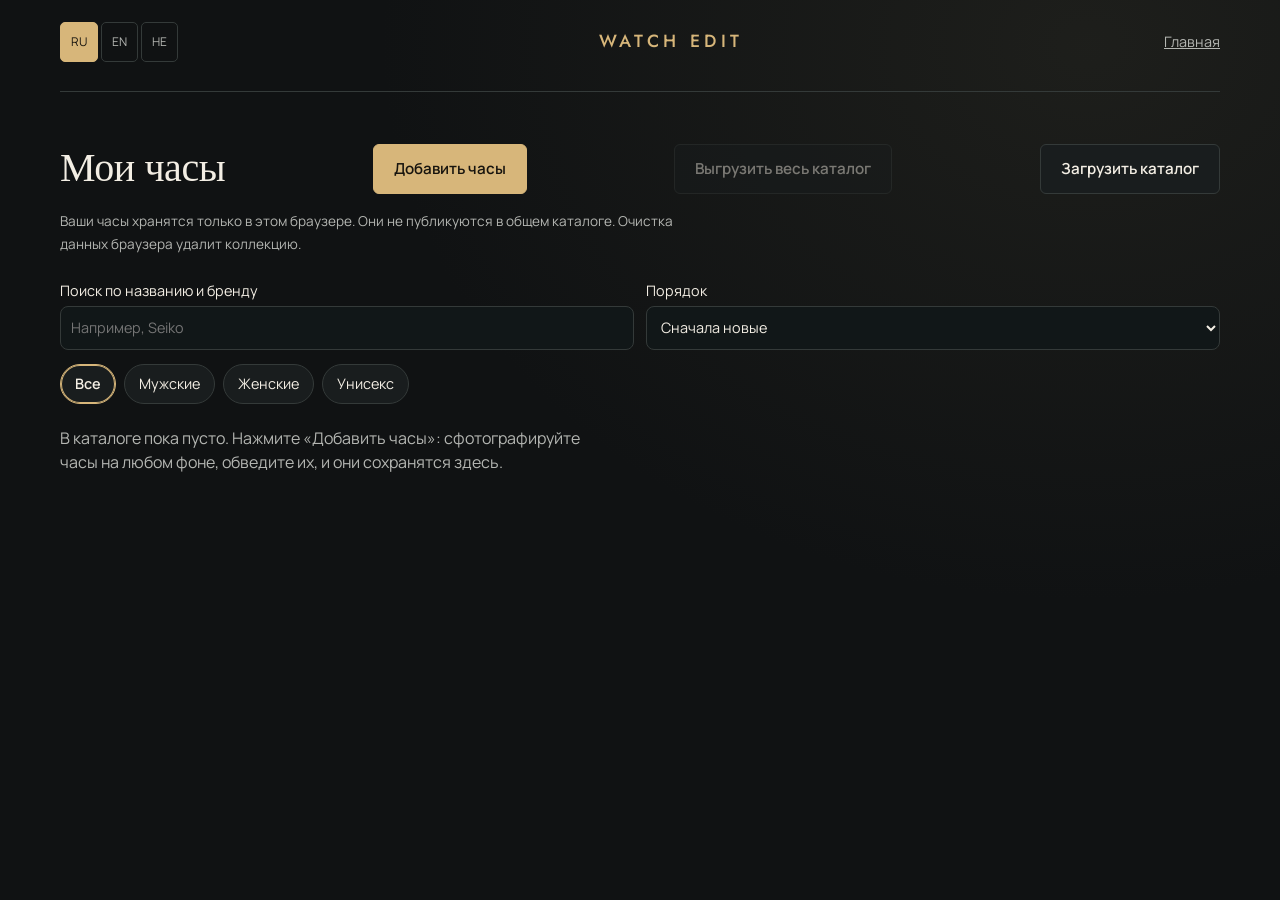
==== commit 0867754b: "Address catalog audit: safe import/export, preview cache, immutable user labels and editor fixes" ====
--- a/cabinet.html
+++ b/cabinet.html
@@ -207,10 +207,10 @@
 @media(min-width:900px){.try-grid{grid-template-columns:minmax(0,1.65fr) minmax(300px,1fr);align-items:start}.stage{position:sticky;top:12px}}
 @media(max-width:719px){.stage{width:100%;max-width:none}.ctl{grid-template-columns:100px 1fr 44px}.panel{gap:18px}}
 dialog{width:min(94vw,640px);max-height:85dvh;overflow:auto;background:var(--surface);color:var(--ink);border:1px solid var(--line);border-radius:14px;padding:20px}dialog::backdrop{background:#000a}dialog h2{margin-bottom:12px}dialog .row{margin-top:16px}.view-list{display:grid;grid-template-columns:repeat(3,minmax(0,1fr));gap:10px;margin-block:16px}.view-card{min-width:0;border:1px solid var(--line);border-radius:8px;padding:8px}.view-card img{width:100%;height:100px;object-fit:contain}.view-card .btn{width:100%;min-height:40px;padding:6px;font-size:.8rem}.view-card p{font-size:.8rem}.watch-switch{display:grid;grid-template-columns:auto minmax(0,1fr) auto;gap:8px;align-items:end}.watch-switch .btn{font-size:.8rem;padding-inline:8px;min-height:44px}.watch-switch .fld{font-size:.8rem}.watch-switch select{min-height:44px;max-width:100%}</style>
-<script src="watch-fit.js?v=20261014f"></script>
-<script src="wrist.js?v=20261014a" defer></script>
-<script src="locale.js?v=20261014p" defer></script>
-<script src="watch-real.js?v=20261014q" defer></script><link rel="stylesheet" href="fitting-workspace.css?v=20261014q"><script src="fitting-workspace.js?v=20261014q" defer></script><script src="watch-info-ocr.js?v=20261014m" defer></script></head>
+<script src="watch-fit.js?v=20261014u"></script>
+<script src="wrist.js?v=20261014u" defer></script>
+<script src="locale.js?v=20261014u" defer></script>
+<script src="watch-real.js?v=20261014u" defer></script><link rel="stylesheet" href="fitting-workspace.css?v=20261014u"><script src="fitting-workspace.js?v=20261014u" defer></script><script src="watch-info-ocr.js?v=20261014u" defer></script></head>
 <body>
 
 <div class="wrap">
@@ -223,7 +223,7 @@
     <section id="v-cat">
       <div class="cat-head">
         <h1 class="cut-title">Мои часы</h1>
-        <button class="btn btn-primary" id="btnCatAdd" type="button" hidden>Добавить часы</button><button class="btn" id="btnExportCollection" type="button">Выгрузить весь каталог</button>
+        <button class="btn btn-primary" id="btnCatAdd" type="button" hidden>Добавить часы</button><button class="btn" id="btnExportCollection" type="button">Выгрузить весь каталог</button><button class="btn" id="btnImportCollection" type="button">Загрузить каталог</button><input id="fileImportCollection" type="file" accept="application/json,.json" hidden>
       </div>
       <p class="hint catalog-intro">Ваши часы хранятся только в этом браузере. Они не публикуются в общем каталоге. Очистка данных браузера удалит коллекцию.</p><div class="catalog-tools"><div class="fld"><label for="catSearch">Поиск по названию и бренду</label><input id="catSearch" type="search" placeholder="Например, Seiko"></div><div class="fld"><label for="catSort">Порядок</label><select id="catSort"><option value="new">Сначала новые</option><option value="name">По названию</option><option value="brand">По бренду</option></select></div></div><p class="hint" id="catStatus" role="status">Загружаю каталог…</p>
       <div class="fchips" id="fchips" role="group" aria-label="Фильтр по аудитории">
@@ -239,7 +239,7 @@
 
     <section id="v-edit" hidden>
       <button class="link back" id="btnCutBack" type="button">← К каталогу</button>
-      <h2 class="cut-title">Новые часы</h2>
+      <h2 class="cut-title" id="cutTitle">Новые часы</h2>
       <p class="hint">Белый фон удаляется автоматически. Проверьте результат перед сохранением. На сложном фоне можно уточнить рамку и допуск.</p>
       <div class="cut-grid">
         <div><p class="mono">1. ОБВЕДИТЕ ЧАСЫ</p><canvas id="cc" width="300" height="300" aria-label="Фото часов с рамкой"></canvas></div>
@@ -278,8 +278,8 @@
         </div>
         <div class="panel">
           <div>
-            <h2 id="tryName"></h2>
-            <p class="mono" id="tryMeta"></p>
+            <h2 id="tryName" data-no-translate></h2>
+            <p class="mono" id="tryMeta" data-no-translate></p>
           </div>
           <div class="picker" id="viewPicker" role="group" aria-label="Ракурсы часов"></div><div class="watch-switch"><button class="btn" id="previousWatch" type="button">Предыдущие</button><label class="fld">Выбрать часы<select id="chooseWatch" aria-label="Выбрать часы"></select></label><button class="btn" id="nextWatch" type="button">Следующие</button></div><p class="mono" id="watchPosition" aria-live="polite"></p><div class="picker" id="picker" role="listbox" aria-label="Часы из каталога"></div>
           <div class="photo-actions">
@@ -354,30 +354,62 @@
 function pickFields(v){ var o={}; FIELDS.forEach(function(k){ o[k]=(v&&typeof v[k]==='string')?v[k]:''; }); if(!GEN_N[o.gender]) o.gender='u'; return o; }
 
 function localBackend(){
- var subs=[],urls=[],dbPromise=new Promise(function(resolve,reject){
+ var subs=[],urls=[],previewCache=new Map(),dbPromise=new Promise(function(resolve,reject){
   if(!window.indexedDB){reject(new Error('Локальное хранилище недоступно.'));return;}
   var req=indexedDB.open('watch-personal-v1',1);req.onupgradeneeded=function(){req.result.createObjectStore('watches',{keyPath:'id'});};req.onsuccess=function(){resolve(req.result);};req.onerror=function(){reject(req.error);};req.onblocked=function(){reject(new Error('Закройте другие вкладки сайта и повторите.'));};
  });
  function url(blob){var u=URL.createObjectURL(blob);urls.push(u);return u;}
  function dataImage(blob){return new Promise(function(resolve,reject){var reader=new FileReader();reader.onload=function(){resolve(String(reader.result));};reader.onerror=function(){reject(reader.error);};reader.readAsDataURL(blob);});}
  function decodeImage(src){return new Promise(function(resolve,reject){var im=new Image();im.onload=function(){if(im.naturalWidth>0)resolve(im);else reject(new Error('image'));};im.onerror=function(){reject(new Error('image'));};im.src=src;});}
- function preview(v){var candidate=v.thumb||v.blob;return dataImage(candidate).then(function(src){return decodeImage(src).then(function(){return src;});}).catch(function(){return dataImage(v.blob).then(decodeImage).then(function(im){return scaled(im,im.naturalWidth,im.naturalHeight,256,true).toDataURL('image/png');});});}
+ function preview(v,key){
+  if(previewCache.has(key))return previewCache.get(key);
+  var candidate=v.thumb||v.blob,result=dataImage(candidate).then(function(src){return decodeImage(src).then(function(im){return v.thumb?src:scaled(im,im.naturalWidth,im.naturalHeight,256,true).toDataURL('image/png');});}).catch(function(){return dataImage(v.blob).then(decodeImage).then(function(im){return scaled(im,im.naturalWidth,im.naturalHeight,256,true).toDataURL('image/png');});});
+  previewCache.set(key,result);result.catch(function(){previewCache.delete(key);});return result;
+ }
+
  function load(){return dbPromise.then(function(db){return new Promise(function(resolve,reject){
  var req=db.transaction('watches','readonly').objectStore('watches').getAll();
- req.onsuccess=function(){var old=urls;urls=[];
+ req.onsuccess=function(){var old=urls,usedPreviews=new Set();urls=[];
  Promise.all(req.result.sort(function(a,b){return b.at-a.at;}).map(function(row){
-  return Promise.all([{role:'front',blob:row.cutBlob,thumb:row.thumbBlob}].concat(row.views||[]).map(function(v){
-   var u=url(v.blob);return preview(v).then(function(thumb){return {role:v.role,cutUrl:u,thumbUrl:thumb};}).catch(function(){return {role:v.role,cutUrl:u,thumbUrl:'data:image/svg+xml,%3Csvg xmlns="http://www.w3.org/2000/svg" width="128" height="128"%3E%3Crect width="128" height="128" fill="%23202624"/%3E%3C/svg%3E',error:true};});
+  return Promise.all([{role:'front',blob:row.cutBlob,thumb:row.thumbBlob}].concat(row.views||[]).map(function(v,index){
+   var key=row.id+':'+(row.imageVersion||row.at)+':'+index+':'+v.blob.size+':'+(v.thumb?v.thumb.size:0);usedPreviews.add(key);var u=url(v.blob);return preview(v,key).then(function(thumb){return {role:v.role,cutUrl:u,thumbUrl:thumb};}).catch(function(){return {role:v.role,cutUrl:u,thumbUrl:'data:image/svg+xml,%3Csvg xmlns="http://www.w3.org/2000/svg" width="128" height="128"%3E%3Crect width="128" height="128" fill="%23202624"/%3E%3C/svg%3E',error:true};});
   })).then(function(views){return Object.assign(pickFields(row),{id:row.id,at:row.at,views:views,cutUrl:views[0].cutUrl,photoUrl:views[0].cutUrl,thumbUrl:views[0].thumbUrl,bytes:row.cutBlob.size+(row.thumbBlob?row.thumbBlob.size:0)+(row.views||[]).reduce(function(n,v){return n+v.blob.size+(v.thumb?v.thumb.size:0);},0)});});
- })).then(function(items){setTimeout(function(){old.forEach(function(u){URL.revokeObjectURL(u);});},20000);resolve(items);},reject);
+ })).then(function(items){previewCache.forEach(function(_,key){if(!usedPreviews.has(key))previewCache.delete(key);});setTimeout(function(){old.forEach(function(u){URL.revokeObjectURL(u);});},20000);resolve(items);},reject);
  };req.onerror=function(){reject(req.error);};
  });});}
- function exportCollection(){return dbPromise.then(function(db){return new Promise(function(resolve,reject){var r=db.transaction('watches','readonly').objectStore('watches').getAll();r.onsuccess=function(){resolve(r.result);};r.onerror=function(){reject(r.error);};});}).then(async function(rows){var watches=[];for(var row of rows){var views=[];for(var v of (row.views||[])){views.push({role:v.role,image:await dataImage(v.blob),thumbnail:v.thumb?await dataImage(v.thumb):null});}watches.push(Object.assign(pickFields(row),{id:row.id,at:row.at,main:{role:row.frontRole||'front',image:await dataImage(row.cutBlob),thumbnail:row.thumbBlob?await dataImage(row.thumbBlob):null},views:views}));}return {type:'watch-collection',version:1,exportedAt:new Date().toISOString(),watches:watches};});}
+ function allRows(){return dbPromise.then(function(db){return new Promise(function(resolve,reject){var r=db.transaction('watches','readonly').objectStore('watches').getAll();r.onsuccess=function(){resolve(r.result);};r.onerror=function(){reject(r.error);};});});}
+ async function exportCollection(){
+  var rows=await allRows(),parts=['{"type":"watch-collection","version":1,"exportedAt":'+JSON.stringify(new Date().toISOString())+',"watches":['];
+  for(var i=0;i<rows.length;i++){var row=rows[i],views=[];for(var v of (row.views||[]))views.push({role:v.role,image:await dataImage(v.blob),thumbnail:v.thumb?await dataImage(v.thumb):null});
+   var item=Object.assign(pickFields(row),{id:row.id,at:row.at,main:{role:row.frontRole||'front',image:await dataImage(row.cutBlob),thumbnail:row.thumbBlob?await dataImage(row.thumbBlob):null},views:views});
+   if(i)parts.push(',');parts.push(new Blob([JSON.stringify(item)],{type:'application/json'}));
+  }
+  parts.push(']}');return new Blob(parts,{type:'application/json'});
+ }
+ async function imageBlob(value){
+  if(typeof value!=='string')throw Error('Некорректный файл каталога.');
+  var m=/^data:(image\/(?:png|jpeg|webp));base64,([A-Za-z0-9+/]*={0,2})$/.exec(value);if(!m||!m[2])throw Error('Некорректный файл каталога.');
+  var bin;try{bin=atob(m[2]);}catch(e){throw Error('Некорректный файл каталога.');}
+  var bytes=new Uint8Array(bin.length);for(var i=0;i<bin.length;i++)bytes[i]=bin.charCodeAt(i);
+  try{await decodeImage(value);}catch(e){throw Error('Некорректный файл каталога.');}return new Blob([bytes],{type:m[1]});
+ }
+ async function importCollection(data){
+  if(!data||data.type!=='watch-collection'||data.version!==1||!Array.isArray(data.watches))throw Error('Некорректный файл каталога.');
+  var ready=[],ids=new Set();
+  for(var item of data.watches){
+   if(!item||typeof item.id!=='string'||!item.id||ids.has(item.id)||!item.main||!Array.isArray(item.views)||item.views.length>2)throw Error('Некорректный файл каталога.');ids.add(item.id);
+   var meta=pickFields(item);meta.name=meta.name.trim()||'Часы';meta.link=safeLink(meta.link);if(!STYLE_N[meta.style])meta.style='dress';
+   var row=Object.assign(meta,{id:item.id,at:Number.isFinite(item.at)?item.at:Date.now(),imageVersion:Date.now(),cutBlob:await imageBlob(item.main.image),thumbBlob:null,views:[]});
+   if(item.main.thumbnail){try{row.thumbBlob=await imageBlob(item.main.thumbnail);}catch(e){}}
+   for(var v of item.views){if(!v||!VIEW_NAMES[v.role])throw Error('Некорректный файл каталога.');var extra={role:v.role,blob:await imageBlob(v.image),thumb:null};if(v.thumbnail){try{extra.thumb=await imageBlob(v.thumbnail);}catch(e){}}row.views.push(extra);}ready.push(row);
+  }
+  var added=0;await mutate(function(store){ready.forEach(function(row){var r=store.get(row.id);r.onsuccess=function(){if(!r.result){store.put(row);added++;}};});});return added;
+ }
+
  function emit(){return load().then(function(items){subs.forEach(function(cb){cb(items);});});}
  function mutate(fn){return dbPromise.then(function(db){return new Promise(function(resolve,reject){var tx=db.transaction('watches','readwrite');fn(tx.objectStore('watches'),tx);tx.oncomplete=resolve;tx.onerror=function(){reject(tx.error);};tx.onabort=function(){reject(tx.error||new Error('Не удалось сохранить.'));};});}).then(emit);}
- return {exportCollection:exportCollection,watch:function(cb,err){if(subs.indexOf(cb)<0)subs.push(cb);emit().catch(err);},add:function(meta,cut,thumb){return mutate(function(s){s.put(Object.assign(pickFields(meta),{id:'personal-'+Date.now().toString(36)+'-'+Math.random().toString(36).slice(2,7),at:Date.now(),cutBlob:cut,thumbBlob:thumb,views:[]}));});},addView:function(id,role,blob,thumb,index){return mutate(function(s,tx){var r=s.get(id);r.onsuccess=function(){var row=r.result;if(!row){tx.abort();return;}if(index===0){row.cutBlob=blob;row.thumbBlob=thumb;}else{row.views=row.views||[];if(index!=null)row.views[index-1]={role:role,blob:blob,thumb:thumb};else{if(row.views.length>=2){tx.abort();return;}row.views.push({role:role,blob:blob,thumb:thumb});}}s.put(row);};});},removeView:function(id,index){return mutate(function(s,tx){var r=s.get(id);r.onsuccess=function(){var row=r.result;if(!row||index<1){tx.abort();return;}row.views=(row.views||[]).filter(function(_,i){return i!==index-1;});s.put(row);};});},updateInfo:function(id,meta){return mutate(function(s,tx){var r=s.get(id);r.onsuccess=function(){if(!r.result){tx.abort();return;}s.put(Object.assign(r.result,pickFields(meta)));};});},remove:function(item){return mutate(function(s){s.delete(item.id);});}};
-}
-function rawUrl(path){return path;}
+ return {exportCollection:exportCollection,importCollection:importCollection,watch:function(cb,err){if(subs.indexOf(cb)<0)subs.push(cb);emit().catch(err);},add:function(meta,cut,thumb){return mutate(function(s){s.put(Object.assign(pickFields(meta),{id:'personal-'+Date.now().toString(36)+'-'+Math.random().toString(36).slice(2,7),at:Date.now(),cutBlob:cut,thumbBlob:thumb,views:[]}));});},addView:function(id,role,blob,thumb,index){return mutate(function(s,tx){var r=s.get(id);r.onsuccess=function(){var row=r.result;if(!row){tx.abort();return;}if(index===0){row.cutBlob=blob;row.thumbBlob=thumb;}else{row.views=row.views||[];if(index!=null)row.views[index-1]={role:role,blob:blob,thumb:thumb};else{if(row.views.length>=2){tx.abort();return;}row.views.push({role:role,blob:blob,thumb:thumb});}}row.imageVersion=(row.imageVersion||row.at||0)+1;s.put(row);};});},removeView:function(id,index){return mutate(function(s,tx){var r=s.get(id);r.onsuccess=function(){var row=r.result;if(!row||index<1){tx.abort();return;}row.views=(row.views||[]).filter(function(_,i){return i!==index-1;});row.imageVersion=(row.imageVersion||row.at||0)+1;s.put(row);};});},updateInfo:function(id,meta){return mutate(function(s,tx){var r=s.get(id);r.onsuccess=function(){if(!r.result){tx.abort();return;}s.put(Object.assign(r.result,pickFields(meta)));};});},remove:function(item){return mutate(function(s){s.delete(item.id);});}};
+}
 var SW={},VIEW_INDEX=0,EXTRA_TARGET=null,EXTRA_INDEX=null,INFO_TARGET=null;
 var VIEW_NAMES={front:'Спереди',angle:'Под углом',side:'Сбоку'};
 function toW(it){
@@ -385,9 +417,9 @@
   if(!w||w.url!==source){
     var im=new Image(); im.crossOrigin='anonymous'; im.onload=function(){
       // Repair opaque white backgrounds left by the previous catalog exporter.
-      try{var c=document.createElement('canvas');c.width=im.naturalWidth;c.height=im.naturalHeight;var x=c.getContext('2d');x.drawImage(im,0,0);var px=x.getImageData(0,0,c.width,c.height),d=px.data;var corners=[0,(c.width-1)*4,(c.height-1)*c.width*4,(c.width*c.height-1)*4];if(corners.every(function(i){return d[i]>235&&d[i+1]>235&&d[i+2]>235&&d[i+3]===255;})){cutPixels(d,c.width,c.height,35,false);x.putImageData(px,0,0);SW[it.id].cut=c;it.displayUrl=c.toDataURL('image/png');document.querySelectorAll('[data-image-id]').forEach(function(el){if(el.dataset.imageId===it.id)el.src=it.displayUrl;});}}catch(e){}
+      try{var c=document.createElement('canvas');c.width=im.naturalWidth;c.height=im.naturalHeight;var x=c.getContext('2d');x.drawImage(im,0,0);var px=x.getImageData(0,0,c.width,c.height),d=px.data;var corners=[0,(c.width-1)*4,(c.height-1)*c.width*4,(c.width*c.height-1)*4];if(corners.every(function(i){return d[i]>235&&d[i+1]>235&&d[i+2]>235&&d[i+3]===255;})){cutPixels(d,c.width,c.height,35,false);x.putImageData(px,0,0);w.cut=c;it.displayUrl=c.toDataURL('image/png');document.querySelectorAll('[data-image-id]').forEach(function(el){if(el.dataset.imageId===it.id)el.src=it.displayUrl;});}}catch(e){}
       if(S.pick===it.id&&SW[it.id]&&SW[it.id].url===source&&fitting)fitting.changed();draw();
-    }; im.onerror=function(){ if(it.cutPath&&im.src.indexOf('raw.githubusercontent')<0) im.src=rawUrl(it.cutPath); }; im.src=source;
+    }; im.onerror=function(){w.error=true;if(S.pick===it.id)toast('Не удалось открыть фото. Попробуйте другое.');}; im.src=source;
     w=SW[it.id]={id:it.id,cut:im,url:source};
   }
   w.item=it; return w;
@@ -403,10 +435,8 @@
   Store.be.watch(onItems,function(){ Store.ready=true; Store.error=true; renderCatalog(); });
 }
 function saveErr(e){
-  var s=e&&e.status;
   if(e&&e.name==='QuotaExceededError')return 'Недостаточно места на устройстве. Удалите лишние часы и повторите.';
-  if(s===422) return 'Файл с таким именем уже есть. Попробуйте ещё раз.';
-  return 'Не удалось сохранить. Проверьте интернет и попробуйте ещё раз.';
+  return 'Хранилище браузера недоступно. Возможно, включён приватный режим.';
 }
 function reloadList(){Store.error=false;Store.ready=false;renderCatalog();Store.be.watch(onItems,function(){Store.ready=true;Store.error=true;renderCatalog();});}
 /* ---------- Каталог ---------- */
@@ -415,7 +445,7 @@
   var el=$('#catBody'), st=$('#catStatus');
   $('#btnCatAdd').hidden=!Store.canWrite;$('#btnExportCollection').disabled=!Store.ready||!Store.items.length;
   if(!Store.ready){ st.textContent='Загружаю каталог…'; el.innerHTML=''; return; }
-  if(Store.error){ st.textContent='Не удалось загрузить каталог. Проверьте соединение.'; el.innerHTML='<button class="btn" id="retryCatalog" type="button">Повторить загрузку</button>'; return; }
+  if(Store.error){ st.textContent='Хранилище браузера недоступно. Возможно, включён приватный режим.'; el.innerHTML='<button class="btn" id="retryCatalog" type="button">Повторить загрузку</button>'; return; }
   else st.textContent='';
   var list=Store.items.filter(function(it){ return (S.filter==='all'||it.gender===S.filter)&&(!S.search||(it.name+' '+it.brand).toLocaleLowerCase().indexOf(S.search)>=0); });
   if(S.sort==='name'||S.sort==='brand') list.sort(function(a,b){return (a[S.sort]||a.name).localeCompare(b[S.sort]||b.name,'ru');});
@@ -427,15 +457,15 @@
   }
   el.innerHTML=list.map(function(it,index){
     var lk=safeLink(it.link);
-    return '<article class="cat-card"><div class="cat-pic"><img alt="'+esc(it.name)+'" src="'+esc(it.thumbUrl||it.displayUrl||it.cutUrl)+'" data-image-id="'+esc(it.id)+'" data-p="'+esc(it.cutPath||'')+'" data-fallback="'+esc(it.cutUrl)+'" loading="'+(index<8?'eager':'lazy')+'" decoding="async"></div><div class="cat-info">'+
-      '<h3 class="name">'+esc(it.name)+'</h3>'+
-      '<div class="cat-meta">'+(it.brand?'<span>'+esc(it.brand)+'</span>':'')+'<span>'+esc(GEN_N[it.gender])+'</span>'+(it.style&&STYLE_N[it.style]?'<span>'+esc(STYLE_N[it.style])+'</span>':'')+'</div>'+
-      (it.price?'<p class="price">'+esc(it.price)+'</p>':'')+
+    return '<article class="cat-card"><div class="cat-pic"><img data-no-translate alt="'+esc(it.name)+'" src="'+esc(it.thumbUrl||it.displayUrl||it.cutUrl)+'" data-image-id="'+esc(it.id)+'" data-fallback="'+esc(it.cutUrl)+'" loading="'+(index<8?'eager':'lazy')+'" decoding="async"></div><div class="cat-info">'+
+      '<h3 class="name" data-no-translate>'+esc(it.name)+'</h3>'+
+      '<div class="cat-meta">'+(it.brand?'<span data-no-translate>'+esc(it.brand)+'</span>':'')+'<span>'+esc(GEN_N[it.gender])+'</span>'+(it.style&&STYLE_N[it.style]?'<span>'+esc(STYLE_N[it.style])+'</span>':'')+'</div>'+
+      (it.price?'<p class="price" data-no-translate>'+esc(it.price)+'</p>':'')+
       (lk?'<a class="cat-link" href="'+esc(lk)+'" target="_blank" rel="noopener">Страница товара</a>':'')+
-      '<p class="mono">'+(it.views||[]).length+' / 3 · '+(it.bytes/1048576).toFixed(2)+' MB</p><div class="row"><button class="btn" type="button" data-k="view" data-id="'+esc(it.id)+'">Ракурсы</button><button class="btn" type="button" data-k="info" data-id="'+esc(it.id)+'">Считать скриншот</button><button class="btn btn-primary" type="button" data-k="try" data-id="'+esc(it.id)+'">Примерить</button><button class="btn" type="button" data-k="del" data-id="'+esc(it.id)+'">Удалить</button></div></div></article>';
+      '<p class="mono">'+(it.views||[]).length+' / 3 · '+(it.bytes/1048576).toFixed(2)+' MB</p><div class="row"><button class="btn" type="button" data-k="view" data-id="'+esc(it.id)+'">Ракурсы</button><button class="btn" type="button" data-k="info" data-id="'+esc(it.id)+'">Данные</button><button class="btn btn-primary" type="button" data-k="try" data-id="'+esc(it.id)+'">Примерить</button><button class="btn" type="button" data-k="del" data-id="'+esc(it.id)+'">Удалить</button></div></div></article>';
   }).join('');
 }
-function imageFallback(e){var t=e.target;if(!t||t.tagName!=='IMG')return;var fallback=t.dataset.fallback;if(fallback&&t.dataset.triedFallback!=='1'&&t.src!==fallback){t.dataset.triedFallback='1';t.src=fallback;}else if(t.dataset.p&&t.src.indexOf('raw.githubusercontent')<0)t.src=rawUrl(t.dataset.p);}
+function imageFallback(e){var t=e.target;if(!t||t.tagName!=='IMG')return;var fallback=t.dataset.fallback;if(fallback&&t.dataset.triedFallback!=='1'&&t.src!==fallback){t.dataset.triedFallback='1';t.src=fallback;}}
 $('#catBody').addEventListener('error',imageFallback,true);
 $('#fchips').addEventListener('click',function(e){ var b=e.target.closest('.fchip'); if(!b) return; S.filter=b.dataset.f; renderCatalog(); });
 $('#catBody').addEventListener('click',function(e){
@@ -446,11 +476,11 @@
   if(b.dataset.k==='del'){
     if(b.dataset.armed!=='1'){
       b.dataset.armed='1'; b.textContent='Точно удалить?';
-      setTimeout(function(){ b.dataset.armed='0'; b.textContent='Удалить'; },3000);
+      b._deleteTimer=setTimeout(function(){ b.dataset.armed='0'; b.textContent='Удалить'; },3000);
       return;
     }
-    b.disabled=true;
-    Store.be.remove(it).then(function(){ toast('Часы удалены.'); if(S.pick===it.id) S.pick=null; }).catch(function(){ b.disabled=false; toast('Не удалось удалить. Попробуйте ещё раз.'); });
+    clearTimeout(b._deleteTimer);b.dataset.armed='0';b.disabled=true;
+    Store.be.remove(it).then(function(){ toast('Часы удалены.'); if(S.pick===it.id) S.pick=null; }).catch(function(){ b.disabled=false;b.textContent='Удалить';toast('Не удалось удалить. Попробуйте ещё раз.'); });
   }
 });
 
@@ -546,7 +576,7 @@
   im.onload=function(){
     CUT.tol=45;CUT.round=false;$('#rngTol').value=45;$('#outTol').textContent='45';$('#chkRound').checked=false;CUT.img=im; CUT.rect={x:0,y:0,w:im.width,h:im.height}; CUT.out=null;
     ['inName','inBrand','inPrice','inLink'].forEach(function(id){ $('#'+id).value=''; });
-    $('#inName').value='Часы '+(Store.items.length+1);var target=Store.items.find(function(it){return it.id===EXTRA_TARGET;});if(target){$('#inName').value=target.name;$('#inBrand').value=target.brand;$('#inPrice').value=target.price;$('#inLink').value=target.link;}$('#extraRole').hidden=!target;$('#selViewRole').value=target&&EXTRA_INDEX!=null?target.views[EXTRA_INDEX].role:'angle';$('#existingViews').innerHTML=target?viewThumbs(target,false):'';
+    $('#selGender').value='u';$('#selStyle').value='dress';$('#inName').value='Часы '+(Store.items.length+1);var target=Store.items.find(function(it){return it.id===EXTRA_TARGET;});if(target){$('#inName').value=target.name;$('#inBrand').value=target.brand;$('#inPrice').value=target.price;$('#inLink').value=target.link;}$('#extraRole').hidden=!target;$('#selViewRole').value=target&&EXTRA_INDEX!=null?target.views[EXTRA_INDEX].role:'angle';$('#existingViews').innerHTML=target?viewThumbs(target,false):'';$('#cutTitle').textContent=target?'Новый ракурс':'Новые часы';['inName','inBrand','inPrice','inLink','selGender','selStyle'].forEach(function(id){$('#'+id).closest('.fld').hidden=!!target;});$('#readWatchInfo').hidden=!!target;$('#watchInfoStatus').hidden=!!target;
     show('edit'); cutCanvasSize(); drawCut(); runCut();
   };
   im.onerror=function(){ toast('Не удалось открыть фото. Попробуйте другое.'); };
@@ -565,19 +595,21 @@
 $('#chkRound').addEventListener('change',function(e){ CUT.round=e.target.checked; runCut(); });
 $('#btnCutAll').addEventListener('click',function(){ if(!CUT.img) return; CUT.rect={x:0,y:0,w:CUT.img.width,h:CUT.img.height}; drawCut(); runCut(); });
 $('#btnCutBack').addEventListener('click',function(){ show('cat'); renderCatalog(); });
-$('#btnExportCollection').onclick=async function(){var button=this;button.disabled=true;try{var backup=await Store.be.exportCollection();var file=new File([JSON.stringify(backup)],'watch-collection-'+new Date().toISOString().slice(0,10)+'.json',{type:'application/json'});var url=URL.createObjectURL(file),a=document.createElement('a');a.href=url;a.download=file.name;document.body.appendChild(a);a.click();a.remove();setTimeout(function(){URL.revokeObjectURL(url);},60000);toast('Каталог выгружен: фотографии, ракурсы и данные часов.');}catch(e){toast('Не удалось выгрузить каталог. Попробуйте ещё раз.');}finally{button.disabled=false;}};
+$('#btnExportCollection').onclick=async function(){var button=this;button.disabled=true;try{var backup=await Store.be.exportCollection();var file=new File([backup],'watch-collection-'+new Date().toISOString().slice(0,10)+'.json',{type:'application/json'});var url=URL.createObjectURL(file),a=document.createElement('a');a.href=url;a.download=file.name;document.body.appendChild(a);a.click();a.remove();setTimeout(function(){URL.revokeObjectURL(url);},60000);toast('Каталог выгружен: фотографии, ракурсы и данные часов.');}catch(e){toast('Не удалось выгрузить каталог. Попробуйте ещё раз.');}finally{button.disabled=false;}};
+$('#btnImportCollection').onclick=function(){$('#fileImportCollection').click();};
+$('#fileImportCollection').onchange=async function(){var file=this.files[0];this.value='';if(!file)return;var button=$('#btnImportCollection');button.disabled=true;try{var data=JSON.parse(await file.text());var count=await Store.be.importCollection(data);toast(count?'Каталог загружен.':'Эти часы уже есть в каталоге.');}catch(e){toast(e instanceof SyntaxError?'Некорректный файл каталога.':e.message==='Некорректный файл каталога.'?e.message:saveErr(e));}finally{button.disabled=false;}};
 $('#btnCatAdd').addEventListener('click',function(){EXTRA_TARGET=null;EXTRA_INDEX=null;$('#fileCut').click();});
 $('#fileCut').addEventListener('change',function(e){ openCut(e.target.files[0]); e.target.value=''; });
 $('#btnCutSave').addEventListener('click',function(){
   if(!CUT.out||!Store.be||!Store.canWrite) return;
   var targetId=EXTRA_TARGET,targetIndex=EXTRA_INDEX,viewRole=$('#selViewRole').value;var btn=this, link=($('#inLink').value||'').trim();
-  if(link&&!safeLink(link)){ toast('Ссылка должна начинаться с http:// или https://'); return; }
+  if(!targetId&&link&&!safeLink(link)){ toast('Ссылка должна начинаться с http:// или https://'); return; }
   var meta={name:($('#inName').value||'').trim().slice(0,60)||'Часы',brand:($('#inBrand').value||'').trim().slice(0,40),price:($('#inPrice').value||'').trim().slice(0,30),gender:$('#selGender').value,style:$('#selStyle').value,link:link};
   btn.disabled=true; btn.textContent='Сохраняю…';
   var cutC=scaled(CUT.out,CUT.out.width,CUT.out.height,1200,true), thumbC=scaled(CUT.out,CUT.out.width,CUT.out.height,256,true);
   Promise.all([blobOf(cutC,'image/png'),blobOf(thumbC,'image/png')])
     .then(function(bs){return targetId?Store.be.addView(targetId,viewRole,bs[0],bs[1],targetIndex):Store.be.add(meta,bs[0],bs[1]);})
-    .then(function(){ toast('Часы сохранены в каталог.'); show('cat'); requestAnimationFrame(function(){renderCatalog();}); })
+    .then(function(){ toast(targetId?'Ракурс сохранён.':'Часы сохранены в каталог.'); show('cat'); requestAnimationFrame(function(){renderCatalog();}); })
     .catch(function(e){ toast(saveErr(e)); })
     .then(function(){ btn.disabled=!CUT.out; btn.textContent='Сохранить в каталог'; });
 });
@@ -654,11 +686,11 @@
 }
 function renderPicker(){
   var h=Store.items.map(function(it){
-    return '<button type="button" class="pick" role="option" data-id="'+esc(it.id)+'" aria-selected="'+(it.id===S.pick)+'"><img alt="" src="'+esc(it.thumbUrl||it.cutUrl)+'" loading="lazy"><span>'+esc(it.name)+'</span></button>';
+    return '<button type="button" class="pick" role="option" data-id="'+esc(it.id)+'" aria-selected="'+(it.id===S.pick)+'"><img alt="" src="'+esc(it.thumbUrl||it.cutUrl)+'" loading="lazy"><span data-no-translate>'+esc(it.name)+'</span></button>';
   }).join('');
   $('#picker').innerHTML=h||'<p class="picker-empty">В каталоге пока нет часов.</p>';
 }
-function syncWatchNavigation(){var items=Store.items;$('#chooseWatch').innerHTML=items.map(function(it){return '<option value="'+esc(it.id)+'">'+esc([it.brand,it.name].filter(Boolean).join(' · '))+'</option>';}).join('');$('#chooseWatch').value=S.pick||'';$('#chooseWatch').disabled=!items.length;$('#previousWatch').disabled=items.length<2;$('#nextWatch').disabled=items.length<2;var index=items.findIndex(function(it){return it.id===S.pick;});$('#watchPosition').textContent=index>=0?(index+1)+' / '+items.length:'';}
+function syncWatchNavigation(){var items=Store.items;$('#chooseWatch').innerHTML=items.map(function(it){return '<option data-no-translate value="'+esc(it.id)+'">'+esc([it.brand,it.name].filter(Boolean).join(' · '))+'</option>';}).join('');$('#chooseWatch').value=S.pick||'';$('#chooseWatch').disabled=!items.length;$('#previousWatch').disabled=items.length<2;$('#nextWatch').disabled=items.length<2;var index=items.findIndex(function(it){return it.id===S.pick;});$('#watchPosition').textContent=index>=0?(index+1)+' / '+items.length:'';}
 function switchWatch(step){var items=Store.items;if(!items.length)return;var index=items.findIndex(function(it){return it.id===S.pick;});var next=index<0?0:(index+step+items.length)%items.length;setPick(items[next].id);}
 $('#previousWatch').onclick=function(){switchWatch(-1);};$('#nextWatch').onclick=function(){switchWatch(1);};$('#chooseWatch').onchange=function(){setPick(this.value);};
 function setPick(id){
@@ -676,10 +708,10 @@
 $('#closeViewManager').onclick=function(){$('#viewManager').close();};
 $('#addManagedView').onclick=function(){EXTRA_INDEX=null;$('#viewManager').close();$('#fileCut').click();};
 $('#viewList').onclick=function(e){var b=e.target.closest('button');if(!b)return;if(b.dataset.replaceView!=null){EXTRA_INDEX=Number(b.dataset.replaceView);$('#viewManager').close();$('#fileCut').click();}else if(b.dataset.removeView!=null){b.disabled=true;Store.be.removeView(EXTRA_TARGET,Number(b.dataset.removeView)).then(function(){openViewManager(EXTRA_TARGET);}).catch(function(){b.disabled=false;toast('Не удалось сохранить.');});}};
-function openInfoManager(id){INFO_TARGET=id;var it=Store.items.find(function(x){return x.id===id;});if(!it)return;$('#cardInfoName').value=it.name;$('#cardInfoBrand').value=it.brand;$('#cardInfoPrice').value=it.price;$('#cardInfoStatus').textContent='Добавьте скриншот магазина с брендом, моделью и ценой.';$('#infoManager').showModal();$('#fileCardInfo').click();}
+function openInfoManager(id){INFO_TARGET=id;var it=Store.items.find(function(x){return x.id===id;});if(!it)return;$('#cardInfoName').value=it.name;$('#cardInfoBrand').value=it.brand;$('#cardInfoPrice').value=it.price;$('#cardInfoStatus').textContent='Добавьте скриншот магазина с брендом, моделью и ценой.';$('#infoManager').showModal();}
 $('#closeInfoManager').onclick=function(){$('#infoManager').close();};$('#chooseCardInfo').onclick=function(){$('#fileCardInfo').click();};
 $('#fileCardInfo').onchange=async function(){var file=this.files[0],id=INFO_TARGET;this.value='';if(!file)return;$('#chooseCardInfo').disabled=true;$('#saveCardInfo').disabled=true;$('#cardInfoStatus').textContent='Читаем данные со скриншота…';try{var fields=await WatchInfoOCR.read(file);if(INFO_TARGET!==id)return;[['cardInfoName','name'],['cardInfoBrand','brand'],['cardInfoPrice','price']].forEach(function(p){if(fields[p[1]])$('#'+p[0]).value=fields[p[1]];});$('#cardInfoStatus').textContent='Данные заполнены. Проверьте бренд, модель, цену и валюту перед сохранением.';}catch(e){$('#cardInfoStatus').textContent='Распознавание недоступно. Поля можно заполнить вручную.';}finally{$('#chooseCardInfo').disabled=false;$('#saveCardInfo').disabled=false;}};
-$('#saveCardInfo').onclick=function(){var it=Store.items.find(function(x){return x.id===INFO_TARGET;});if(!it)return;var meta=Object.assign({},it,{name:$('#cardInfoName').value.trim(),brand:$('#cardInfoBrand').value.trim(),price:$('#cardInfoPrice').value.trim()});this.disabled=true;Store.be.updateInfo(INFO_TARGET,meta).then(function(){$('#infoManager').close();}).catch(function(){toast('Не удалось сохранить.');}).then(function(){$('#saveCardInfo').disabled=false;});};
+$('#saveCardInfo').onclick=function(){var it=Store.items.find(function(x){return x.id===INFO_TARGET;});if(!it)return;var meta=Object.assign({},it,{name:$('#cardInfoName').value.trim()||it.name||'Часы',brand:$('#cardInfoBrand').value.trim(),price:$('#cardInfoPrice').value.trim()});this.disabled=true;Store.be.updateInfo(INFO_TARGET,meta).then(function(){$('#infoManager').close();}).catch(function(){toast('Не удалось сохранить.');}).then(function(){$('#saveCardInfo').disabled=false;});};
 function openTry(id){
   show('tryon'); renderPicker(); resetTx();
   $('#demoBadge').hidden=!!S.photo;
@@ -721,7 +753,7 @@
 if(ps.length===1){t.x=g.tx.x+b.x-a.x;t.y=g.tx.y+b.y-a.y;}else{var a2=g.ps[1],b2=ps[1],old={x:(a.x+a2.x)/2,y:(a.y+a2.y)/2},now={x:(b.x+b2.x)/2,y:(b.y+b2.y)/2};var d=Math.hypot(a2.x-a.x,a2.y-a.y),ratio=d>1?Math.hypot(b2.x-b.x,b2.y-b.y)/d:1;var angle=wrapAngle((Math.atan2(b2.y-b.y,b2.x-b.x)-Math.atan2(a2.y-a.y,a2.x-a.x))*180/Math.PI);t.s=Math.min(EDIT==='watch'?3.2:4,Math.max(EDIT==='watch'?.4:.25,g.tx.s*ratio));ratio=t.s/g.tx.s;var rad=angle*Math.PI/180,x=g.tx.x-old.x,y=g.tx.y-old.y;t.x=now.x+ratio*(x*Math.cos(rad)-y*Math.sin(rad));t.y=now.y+ratio*(x*Math.sin(rad)+y*Math.cos(rad));t.r=wrapAngle(g.tx.r+angle);}syncCtl();syncView();draw();});
 function endPtr(e){delete ptrs[e.pointerId];beginGesture();}
 cv.addEventListener('pointerup',endPtr);cv.addEventListener('pointercancel',endPtr);cv.addEventListener('lostpointercapture',endPtr);
-cv.addEventListener('wheel',function(e){e.preventDefault();var t=EDIT==='watch'?S.tx:VIEW,p=activePoint(cpt(e)),old=t.s;t.s=Math.min(EDIT==='watch'?3.2:4,Math.max(EDIT==='watch'?.4:.25,old*Math.exp(-e.deltaY*.0015)));var k=t.s/old;t.x=p.x+(t.x-p.x)*k;t.y=p.y+(t.y-p.y)*k;syncCtl();syncView();draw();},{passive:false});
+cv.addEventListener('wheel',function(e){if(!e.ctrlKey)return;e.preventDefault();var t=EDIT==='watch'?S.tx:VIEW,p=activePoint(cpt(e)),old=t.s;t.s=Math.min(EDIT==='watch'?3.2:4,Math.max(EDIT==='watch'?.4:.25,old*Math.exp(-e.deltaY*.0015)));var k=t.s/old;t.x=p.x+(t.x-p.x)*k;t.y=p.y+(t.y-p.y)*k;syncCtl();syncView();draw();},{passive:false});
 function syncView(){$('#sceneScale').value=Math.round(VIEW.s*100);$('#sceneScaleOut').textContent=VIEW.s.toFixed(1)+'×';$('#sceneRot').value=Math.round(VIEW.r);$('#sceneRotOut').textContent=Math.round(VIEW.r)+'°';}
 function resetView(){VIEW={x:CW/2,y:CH/2,s:1,r:0};syncView();}
 function editMode(mode){EDIT=mode;['sceneScale','sceneRot','resetScene'].forEach(function(id){$('#'+id).disabled=mode==='watch';});ptrs={};gesture=null;['Watch','Scene'].forEach(function(n){var b=$('#mode'+n),on=mode===(n==='Watch'?'watch':'scene');b.setAttribute('aria-pressed',on);b.classList.toggle('btn-primary',on);});}
@@ -748,7 +780,7 @@
  document.body.dataset.embed='true'; document.body.style.minHeight='0'; document.documentElement.style.minHeight='0';
  function notifyHeight(){parent.postMessage({type:'watch-height',height:document.querySelector('.wrap').getBoundingClientRect().height},new URL(document.baseURI).origin);}
  new ResizeObserver(notifyHeight).observe(document.body);
- window.addEventListener('message',function(e){if(e.source!==parent||e.origin!==new URL(document.baseURI).origin)return; if(e.data.type==='watch-catalog'){show('cat');reloadList();} if(e.data.type==='watch-stop'){stopLive();fitting.hide();}});
+ window.addEventListener('message',function(e){if(e.source!==parent||e.origin!==new URL(document.baseURI).origin||!e.data||typeof e.data!=='object')return; if(e.data.type==='watch-catalog'){show('cat');reloadList();} if(e.data.type==='watch-stop'){stopLive();fitting.hide();}});
  parent.postMessage({type:'watch-ready'},new URL(document.baseURI).origin);
 }
 
@@ -769,3 +801,5 @@
 
 
 
+
+
--- a/fitting-workspace.css
+++ b/fitting-workspace.css
@@ -16,16 +16,18 @@
 @media(max-height:500px) and (orientation:landscape){body.fitting-workspace .try-grid{grid-template-columns:minmax(0,1.2fr) minmax(240px,1fr);grid-template-rows:minmax(0,1fr)}}
 
 
-/* Full preview with a separate settings sheet; opening it never resizes the photo. */
-body.fitting-workspace #v-try,body.fitting-workspace #v-tryon{padding:0;height:100dvh;box-sizing:border-box}
-body.fitting-workspace .back{position:absolute;top:max(8px,env(safe-area-inset-top));left:12px;z-index:104;background:rgba(15,18,17,.86);padding:8px 12px;border-radius:12px;color:#eee}
-body.fitting-workspace .try-grid{display:block;position:relative;height:100%;gap:0}
-body.fitting-workspace .stage{height:100%;border:0;border-radius:0}
-body.fitting-workspace .panel{position:absolute;right:12px;bottom:150px;width:min(390px,calc(100% - 24px));height:42%;box-sizing:border-box;z-index:103;background:rgba(17,22,20,.97);border:1px solid var(--line);border-radius:16px;padding:16px;visibility:hidden;pointer-events:none;box-shadow:0 8px 32px #0008}
-body.fitting-workspace .controls-open .panel{visibility:visible;pointer-events:auto}
-.fitting-dock{position:absolute;bottom:max(8px,env(safe-area-inset-bottom));left:12px;right:12px;z-index:104;display:flex;flex-direction:column;gap:8px}
-body.fitting-workspace .fitting-dock .photo-actions{display:flex;gap:8px;overflow-x:auto;white-space:nowrap;padding:2px;margin:0}
-body.fitting-workspace .fitting-dock .btn{min-height:44px;padding:10px 14px;flex-shrink:0;background:rgba(25,31,28,.92);color:#eee;border:1px solid #687268}
-body.fitting-workspace .fitting-dock .btn-primary{background:var(--gold,#d4b57a);color:#151815}
-body.fitting-workspace .fitting-settings{align-self:flex-end}
-@media(min-width:900px){body.fitting-workspace .panel{height:65%;bottom:130px}}
+/* Photo above a separately scrolling control area. */
+body.fitting-workspace #v-try,body.fitting-workspace #v-tryon{box-sizing:border-box;height:100dvh;padding:8px;padding-bottom:max(8px,env(safe-area-inset-bottom))}
+body.fitting-workspace .back{min-height:36px;margin-bottom:6px}
+body.fitting-workspace .panel .photo-actions{display:flex;flex-wrap:wrap;gap:8px;margin:0 0 12px}
+body.fitting-workspace .panel .photo-actions .btn{flex:1 1 140px;min-height:44px;padding:10px 12px}
+body.fitting-workspace .panel .photo-actions [hidden]{display:none!important}
+@media(max-width:899px){body.fitting-workspace .try-grid{grid-template-columns:minmax(0,1fr);grid-template-rows:minmax(0,1.2fr) minmax(0,1fr);gap:6px}body.fitting-workspace .panel{padding:8px 4px 32px}}
+@media(max-height:500px) and (orientation:landscape){body.fitting-workspace .try-grid{grid-template-columns:minmax(0,1.2fr) minmax(240px,1fr);grid-template-rows:minmax(0,1fr)}}
+
+
+/* Reserve a small scrollable area for controls, using the remaining height for the photo. */
+body.fitting-workspace #v-try,body.fitting-workspace #v-tryon{padding:0;padding-bottom:env(safe-area-inset-bottom)}
+body.fitting-workspace .back{margin:0 8px 4px;min-height:32px}
+body.fitting-workspace .stage{border-radius:0;border:0}
+body.fitting-workspace .panel{padding-inline:10px}
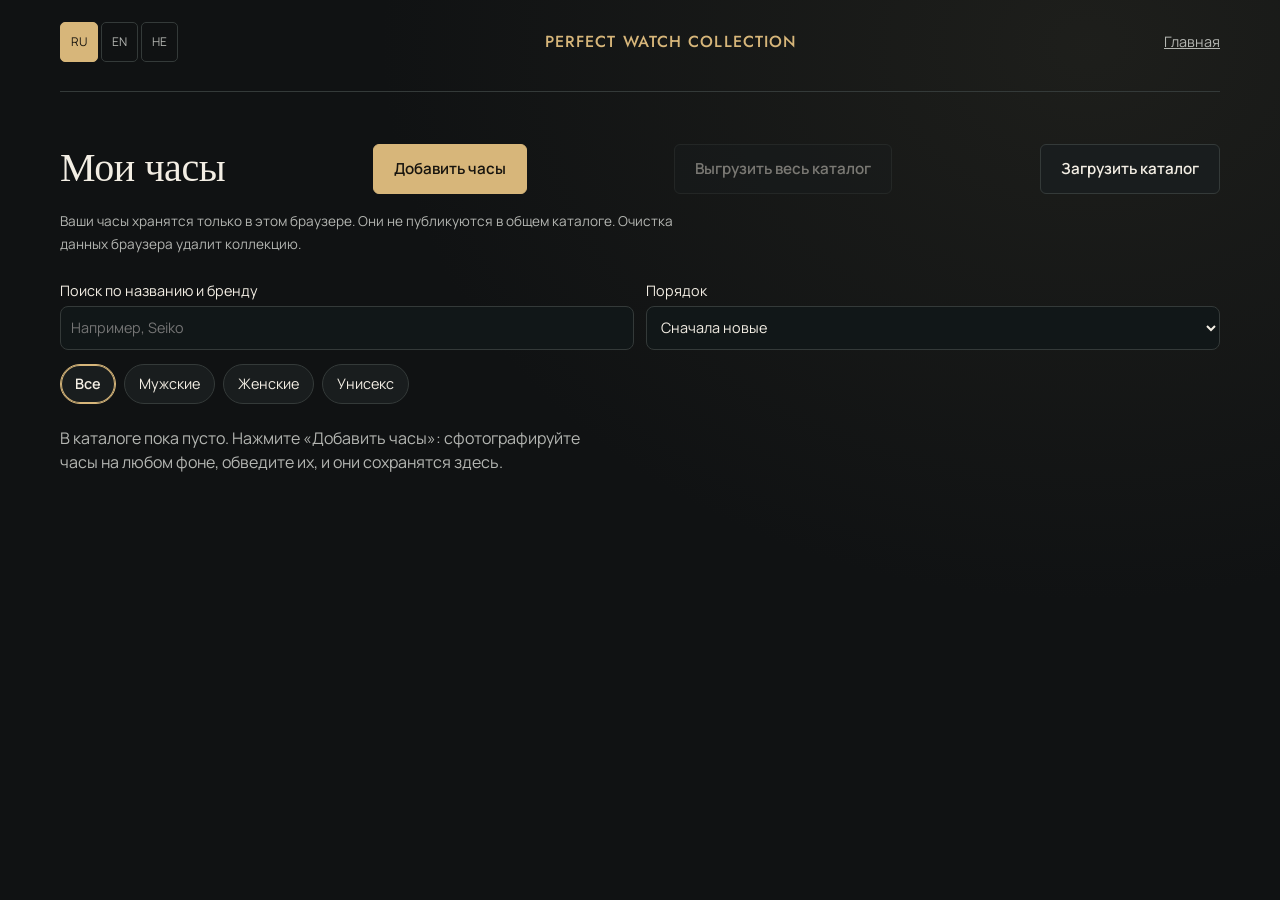
==== commit 4a241924: "Rename website to Perfect Watch Collection" ====
--- a/cabinet.html
+++ b/cabinet.html
@@ -3,7 +3,7 @@
 <head>
 <meta charset="utf-8">
 <meta name="viewport" content="width=device-width,initial-scale=1">
-<title>WATCH EDIT — мои часы</title><link rel="icon" href="data:image/svg+xml,%3Csvg xmlns=%27http://www.w3.org/2000/svg%27 viewBox=%270 0 64 64%27%3E%3Crect x=%2222%22 y=%222%22 width=%2220%22 height=%2260%22 rx=%224%22 fill=%22%2356696F%22/%3E%3Ccircle cx=%2232%22 cy=%2232%22 r=%2218%22 fill=%22%23E0AE5E%22/%3E%3Ccircle cx=%2232%22 cy=%2232%22 r=%2213%22 fill=%22%2310262E%22/%3E%3Cpath d=%22M32 24v8l6 4%22 stroke=%22%23E0AE5E%22 stroke-width=%223%22 fill=%22none%22 stroke-linecap=%22round%22/%3E%3C/svg%3E"><meta name="description" content="Ваши собственные часы: сфотографируйте их и примерьте на руке. Фото хранятся только в вашем браузере.">
+<title>Perfect Watch Collection — мои часы</title><link rel="icon" href="data:image/svg+xml,%3Csvg xmlns=%27http://www.w3.org/2000/svg%27 viewBox=%270 0 64 64%27%3E%3Crect x=%2222%22 y=%222%22 width=%2220%22 height=%2260%22 rx=%224%22 fill=%22%2356696F%22/%3E%3Ccircle cx=%2232%22 cy=%2232%22 r=%2218%22 fill=%22%23E0AE5E%22/%3E%3Ccircle cx=%2232%22 cy=%2232%22 r=%2213%22 fill=%22%2310262E%22/%3E%3Cpath d=%22M32 24v8l6 4%22 stroke=%22%23E0AE5E%22 stroke-width=%223%22 fill=%22none%22 stroke-linecap=%22round%22/%3E%3C/svg%3E"><meta name="description" content="Ваши собственные часы: сфотографируйте их и примерьте на руке. Фото хранятся только в вашем браузере.">
 <link rel="preconnect" href="https://fonts.googleapis.com">
 <link rel="preconnect" href="https://fonts.gstatic.com" crossorigin>
 <link rel="stylesheet" href="https://fonts.googleapis.com/css2?family=Jost:wght@400;500;600&family=Manrope:wght@400;500;600;700&family=IBM+Plex+Mono:wght@400;500&display=swap">
@@ -194,7 +194,7 @@
 .wrap{max-width:1160px}.topbar{min-height:92px;border-bottom:1px solid var(--line);margin-bottom:42px;flex-wrap:wrap}.brand{font-size:1.1rem;letter-spacing:.25em;color:var(--accent)}
 a{color:var(--accent)}.link,.toplink{color:var(--muted)}.btn{border-radius:6px;min-height:50px;transition:background .2s,transform .2s}.btn:hover{transform:translateY(-1px)}.btn-primary{background:var(--accent);color:var(--accent-ink)}
 .site-nav{display:flex;gap:8px;flex-wrap:wrap}.site-nav a{text-decoration:none;padding:10px 14px;border-radius:6px;font-size:.88rem;min-height:44px;display:flex;align-items:center}.site-nav a[aria-current="page"]{background:var(--accent);color:var(--accent-ink)}
-.hero.narrow{max-width:none;display:grid;grid-template-columns:1.1fr 1fr;gap:24px 56px;align-items:center;padding:24px 0 48px}.hero-copy{max-width:650px}.eyebrow{font-family:var(--f-mono);font-size:.75rem;letter-spacing:.15em;color:var(--accent);margin-bottom:24px}.hero h1{font-family:Georgia,'Times New Roman',serif;font-size:clamp(2.8rem,5.7vw,5.2rem);font-weight:400;line-height:1.04;letter-spacing:-.04em;margin-bottom:24px}.hero p.lead{font-size:1.02rem;line-height:1.8;max-width:48ch}.hero-art{position:relative;background:radial-gradient(ellipse,#5a59443b,transparent 70%),linear-gradient(145deg,#252a27,#151918);border:1px solid #4b4b3b;border-radius:180px 180px 12px 12px;padding:42px 20px 26px;min-width:0}.hero-art:before{content:'THE WATCH EDIT';display:block;text-align:center;font-size:.65rem;letter-spacing:.28em;color:var(--accent);margin:10px 0 16px}.trio{max-width:none;margin:0;gap:10px;align-items:center}.trio figure:nth-child(2){transform:translateY(-12px)}.trio figcaption{justify-content:center;font-size:.66rem;white-space:nowrap}.hero-art .art-note{text-align:center;font-size:.72rem;color:var(--muted);margin-top:22px;line-height:1.6}.feature-strip{display:grid;grid-template-columns:repeat(3,1fr);border-block:1px solid var(--line);padding:24px 0;gap:30px;margin-bottom:38px}.feature-strip strong{display:block;font-size:.95rem;margin-bottom:6px}.feature-strip p{font-size:.82rem;color:var(--muted);line-height:1.7}.feature-strip span{font-family:var(--f-mono);color:var(--accent);font-size:.68rem;display:block;margin-bottom:12px}.site-foot{border-top:1px solid var(--line);padding-top:20px;margin-top:44px;display:flex;justify-content:space-between;gap:20px;color:var(--muted);font-size:.75rem}.narrow{max-width:680px;margin-inline:auto}.q-title{font-size:2rem}.opt{padding:17px 20px}.top,.mini{border-radius:14px}.cat-grid{grid-template-columns:repeat(auto-fill,minmax(245px,1fr));gap:24px}.cat-card{border-radius:12px}.cat-pic{background:radial-gradient(ellipse,#495044,#202624);padding:22px}.cat-pic img{object-fit:contain;border-radius:4px}.cat-info{padding:20px;gap:14px}.cat-info .name{font-size:1.4rem}.price{color:var(--accent);font-size:1.1rem}.cut-title{font-family:Georgia,serif;font-size:2.5rem;font-weight:400}.fld input,.fld select{background:#111718}.hint{line-height:1.7}.catalog-intro{max-width:620px;margin-bottom:24px}.catalog-tools{display:flex;gap:12px;flex-wrap:wrap;margin:24px 0 10px}.catalog-tools .fld{flex:1 1 220px}.catalog-tools select{max-width:100%}#catalogFrame{width:100%;border:0;display:block;min-height:680px;background:transparent}body[data-embed="true"]{overflow-x:hidden;padding:0 0 24px;background:var(--bg)}body[data-embed="true"] .topbar{display:none}body[data-embed="true"] .wrap{max-width:none}body[data-embed="true"] .site-foot{display:none}
+.hero.narrow{max-width:none;display:grid;grid-template-columns:1.1fr 1fr;gap:24px 56px;align-items:center;padding:24px 0 48px}.hero-copy{max-width:650px}.eyebrow{font-family:var(--f-mono);font-size:.75rem;letter-spacing:.15em;color:var(--accent);margin-bottom:24px}.hero h1{font-family:Georgia,'Times New Roman',serif;font-size:clamp(2.8rem,5.7vw,5.2rem);font-weight:400;line-height:1.04;letter-spacing:-.04em;margin-bottom:24px}.hero p.lead{font-size:1.02rem;line-height:1.8;max-width:48ch}.hero-art{position:relative;background:radial-gradient(ellipse,#5a59443b,transparent 70%),linear-gradient(145deg,#252a27,#151918);border:1px solid #4b4b3b;border-radius:180px 180px 12px 12px;padding:42px 20px 26px;min-width:0}.hero-art:before{content:'Perfect Watch Collection';display:block;text-align:center;font-size:.65rem;letter-spacing:.28em;color:var(--accent);margin:10px 0 16px}.trio{max-width:none;margin:0;gap:10px;align-items:center}.trio figure:nth-child(2){transform:translateY(-12px)}.trio figcaption{justify-content:center;font-size:.66rem;white-space:nowrap}.hero-art .art-note{text-align:center;font-size:.72rem;color:var(--muted);margin-top:22px;line-height:1.6}.feature-strip{display:grid;grid-template-columns:repeat(3,1fr);border-block:1px solid var(--line);padding:24px 0;gap:30px;margin-bottom:38px}.feature-strip strong{display:block;font-size:.95rem;margin-bottom:6px}.feature-strip p{font-size:.82rem;color:var(--muted);line-height:1.7}.feature-strip span{font-family:var(--f-mono);color:var(--accent);font-size:.68rem;display:block;margin-bottom:12px}.site-foot{border-top:1px solid var(--line);padding-top:20px;margin-top:44px;display:flex;justify-content:space-between;gap:20px;color:var(--muted);font-size:.75rem}.narrow{max-width:680px;margin-inline:auto}.q-title{font-size:2rem}.opt{padding:17px 20px}.top,.mini{border-radius:14px}.cat-grid{grid-template-columns:repeat(auto-fill,minmax(245px,1fr));gap:24px}.cat-card{border-radius:12px}.cat-pic{background:radial-gradient(ellipse,#495044,#202624);padding:22px}.cat-pic img{object-fit:contain;border-radius:4px}.cat-info{padding:20px;gap:14px}.cat-info .name{font-size:1.4rem}.price{color:var(--accent);font-size:1.1rem}.cut-title{font-family:Georgia,serif;font-size:2.5rem;font-weight:400}.fld input,.fld select{background:#111718}.hint{line-height:1.7}.catalog-intro{max-width:620px;margin-bottom:24px}.catalog-tools{display:flex;gap:12px;flex-wrap:wrap;margin:24px 0 10px}.catalog-tools .fld{flex:1 1 220px}.catalog-tools select{max-width:100%}#catalogFrame{width:100%;border:0;display:block;min-height:680px;background:transparent}body[data-embed="true"]{overflow-x:hidden;padding:0 0 24px;background:var(--bg)}body[data-embed="true"] .topbar{display:none}body[data-embed="true"] .wrap{max-width:none}body[data-embed="true"] .site-foot{display:none}
 @media(max-width:720px){body{padding-inline:18px}.topbar{min-height:86px;margin-bottom:28px;gap:14px;padding-block:18px}.brand{font-size:.9rem}.site-nav{gap:3px;width:100%;justify-content:space-between}.site-nav a{font-size:.78rem;padding:9px 10px}.hero.narrow{grid-template-columns:1fr;gap:30px;padding-top:0}.hero h1{font-size:3.25rem}.hero-art{max-width:440px;width:100%;margin-inline:auto;padding-top:28px}.hero p.lead{font-size:.94rem}.feature-strip{gap:16px;padding-block:20px}.feature-strip strong{font-size:.8rem}.feature-strip p{font-size:.74rem}.cat-grid{grid-template-columns:repeat(2,minmax(0,1fr));gap:12px}.cat-info{padding:12px;gap:10px}.cat-info .name{font-size:1.08rem}.cat-pic{padding:10px}.cat-info .row{gap:6px}.cat-info .btn{font-size:.85rem;padding-inline:8px}.ctl{grid-template-columns:76px 1fr 42px;gap:7px}.site-foot{flex-direction:column;gap:8px}.hero .cta-row .btn{max-width:none} }
 @media(max-width:360px){.cat-grid{grid-template-columns:1fr}.hero h1{font-size:2.7rem}.feature-strip{grid-template-columns:1fr}}
 @media(prefers-reduced-motion:reduce){.btn{transition:none}.btn:hover{transform:none}}
@@ -206,7 +206,8 @@
 .try-grid{grid-template-columns:1fr;gap:24px}.stage{max-width:760px;border-radius:16px}.stage canvas{width:100%;height:auto;max-height:none;aspect-ratio:3/4}
 @media(min-width:900px){.try-grid{grid-template-columns:minmax(0,1.65fr) minmax(300px,1fr);align-items:start}.stage{position:sticky;top:12px}}
 @media(max-width:719px){.stage{width:100%;max-width:none}.ctl{grid-template-columns:100px 1fr 44px}.panel{gap:18px}}
-dialog{width:min(94vw,640px);max-height:85dvh;overflow:auto;background:var(--surface);color:var(--ink);border:1px solid var(--line);border-radius:14px;padding:20px}dialog::backdrop{background:#000a}dialog h2{margin-bottom:12px}dialog .row{margin-top:16px}.view-list{display:grid;grid-template-columns:repeat(3,minmax(0,1fr));gap:10px;margin-block:16px}.view-card{min-width:0;border:1px solid var(--line);border-radius:8px;padding:8px}.view-card img{width:100%;height:100px;object-fit:contain}.view-card .btn{width:100%;min-height:40px;padding:6px;font-size:.8rem}.view-card p{font-size:.8rem}.watch-switch{display:grid;grid-template-columns:auto minmax(0,1fr) auto;gap:8px;align-items:end}.watch-switch .btn{font-size:.8rem;padding-inline:8px;min-height:44px}.watch-switch .fld{font-size:.8rem}.watch-switch select{min-height:44px;max-width:100%}</style>
+dialog{width:min(94vw,640px);max-height:85dvh;overflow:auto;background:var(--surface);color:var(--ink);border:1px solid var(--line);border-radius:14px;padding:20px}dialog::backdrop{background:#000a}dialog h2{margin-bottom:12px}dialog .row{margin-top:16px}.view-list{display:grid;grid-template-columns:repeat(3,minmax(0,1fr));gap:10px;margin-block:16px}.view-card{min-width:0;border:1px solid var(--line);border-radius:8px;padding:8px}.view-card img{width:100%;height:100px;object-fit:contain}.view-card .btn{width:100%;min-height:40px;padding:6px;font-size:.8rem}.view-card p{font-size:.8rem}.watch-switch{display:grid;grid-template-columns:auto minmax(0,1fr) auto;gap:8px;align-items:end}.watch-switch .btn{font-size:.8rem;padding-inline:8px;min-height:44px}.watch-switch .fld{font-size:.8rem}.watch-switch select{min-height:44px;max-width:100%}.topbar .brand{font-size:clamp(.78rem,2.5vw,1rem);letter-spacing:.07em;white-space:normal;line-height:1.25;min-width:0;max-width:100%}
+</style>
 <script src="watch-fit.js?v=20261014u"></script>
 <script src="wrist.js?v=20261014u" defer></script>
 <script src="locale.js?v=20261014u" defer></script>
@@ -215,7 +216,7 @@
 
 <div class="wrap">
   <header class="topbar"><div class="language-picker" role="group" aria-label="Language"><button type="button" data-lang="ru">RU</button><button type="button" data-lang="en">EN</button><button type="button" data-lang="he">HE</button></div>
-    <a class="brand" href="./" style="text-decoration:none">WATCH EDIT</a>
+    <a class="brand" href="./" style="text-decoration:none">Perfect Watch Collection</a>
     <a class="toplink" href="./">Главная</a>
   </header>
 
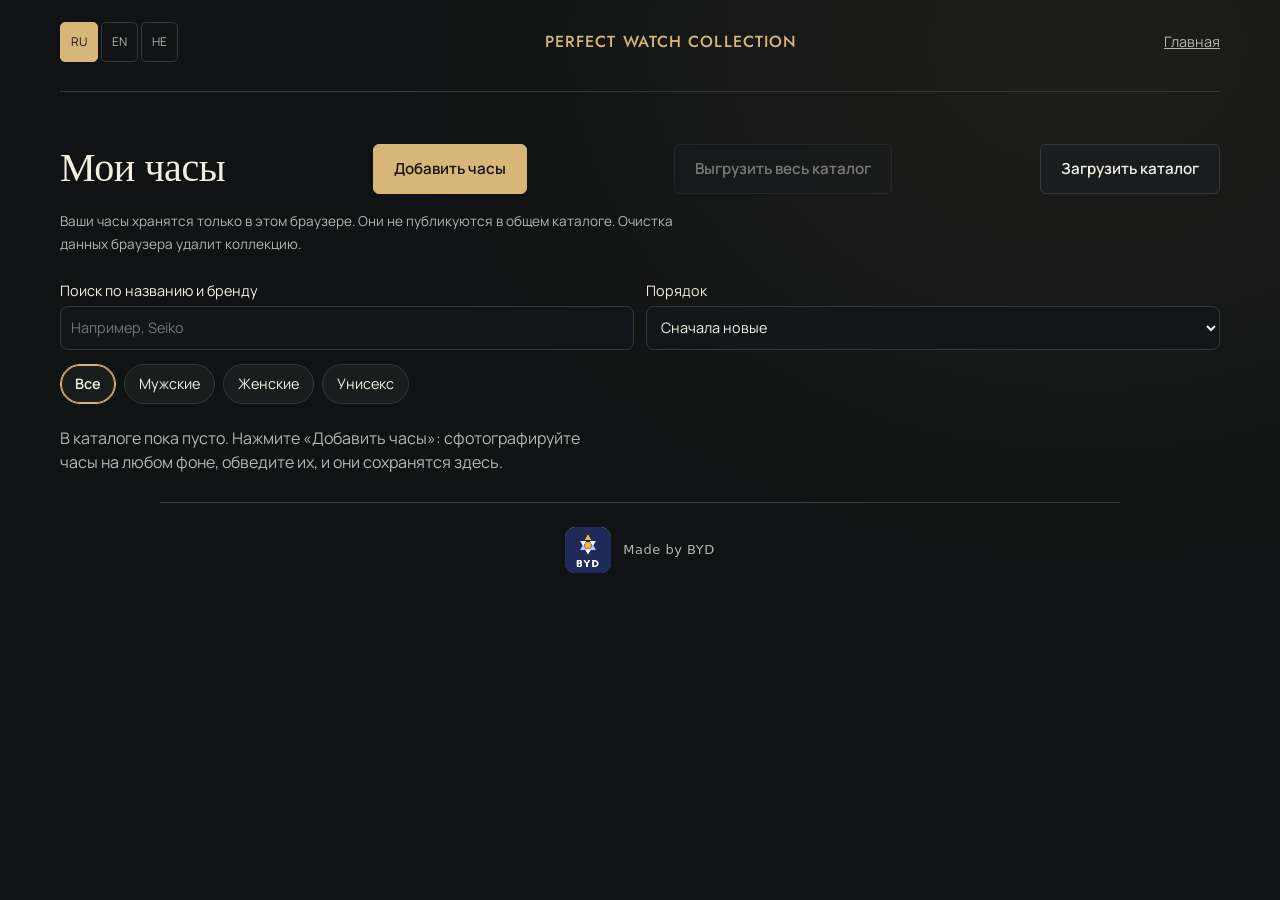
==== commit ad520b8f: "Show Made by BYD signature across all Watch pages" ====
--- a/cabinet.html
+++ b/cabinet.html
@@ -211,7 +211,7 @@
 <script src="watch-fit.js?v=20261014u"></script>
 <script src="wrist.js?v=20261014u" defer></script>
 <script src="locale.js?v=20261014u" defer></script>
-<script src="watch-real.js?v=20261014u" defer></script><link rel="stylesheet" href="fitting-workspace.css?v=20261014u"><script src="fitting-workspace.js?v=20261014u" defer></script><script src="watch-info-ocr.js?v=20261014u" defer></script></head>
+<script src="watch-real.js?v=20261014u" defer></script><link rel="stylesheet" href="fitting-workspace.css?v=20261014u"><script src="fitting-workspace.js?v=20261014u" defer></script><script src="watch-info-ocr.js?v=20261014u" defer></script><script src="made-by-byd.js?v=20261014w" defer></script></head>
 <body>
 
 <div class="wrap">
